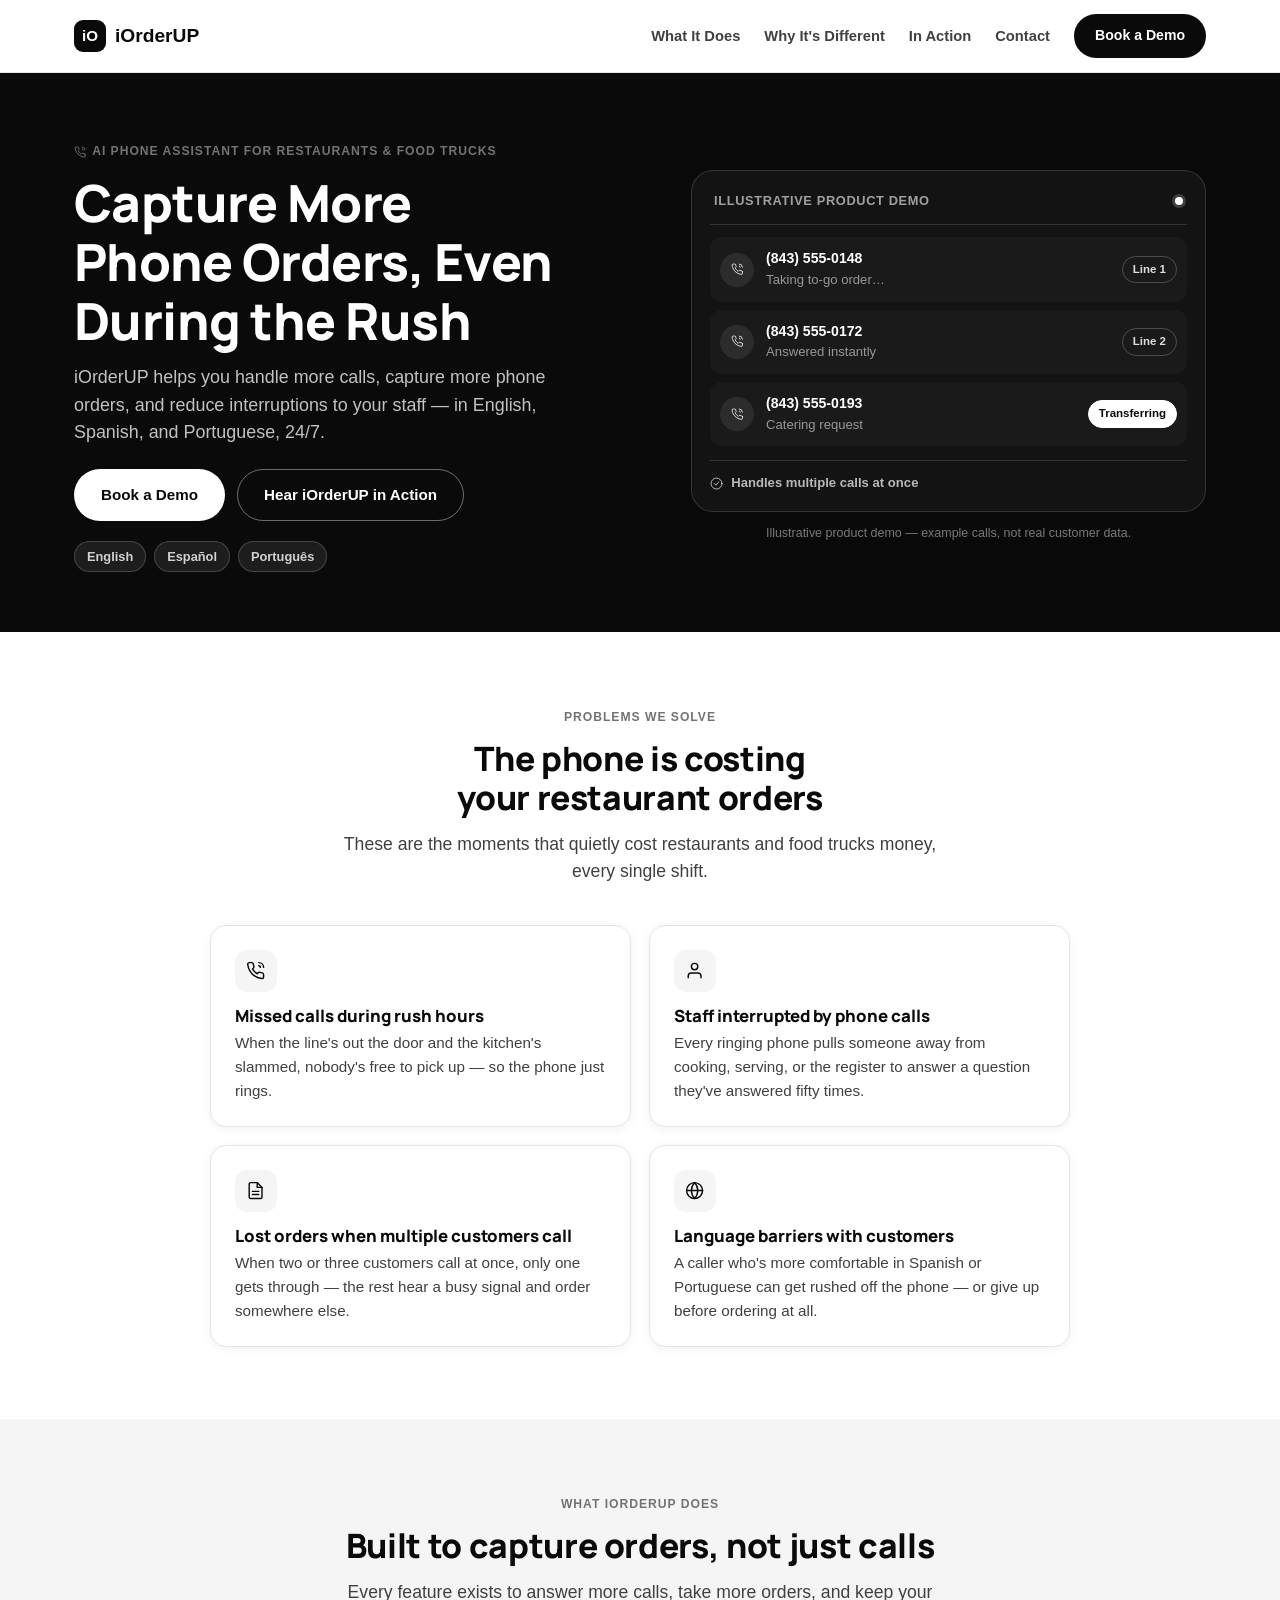
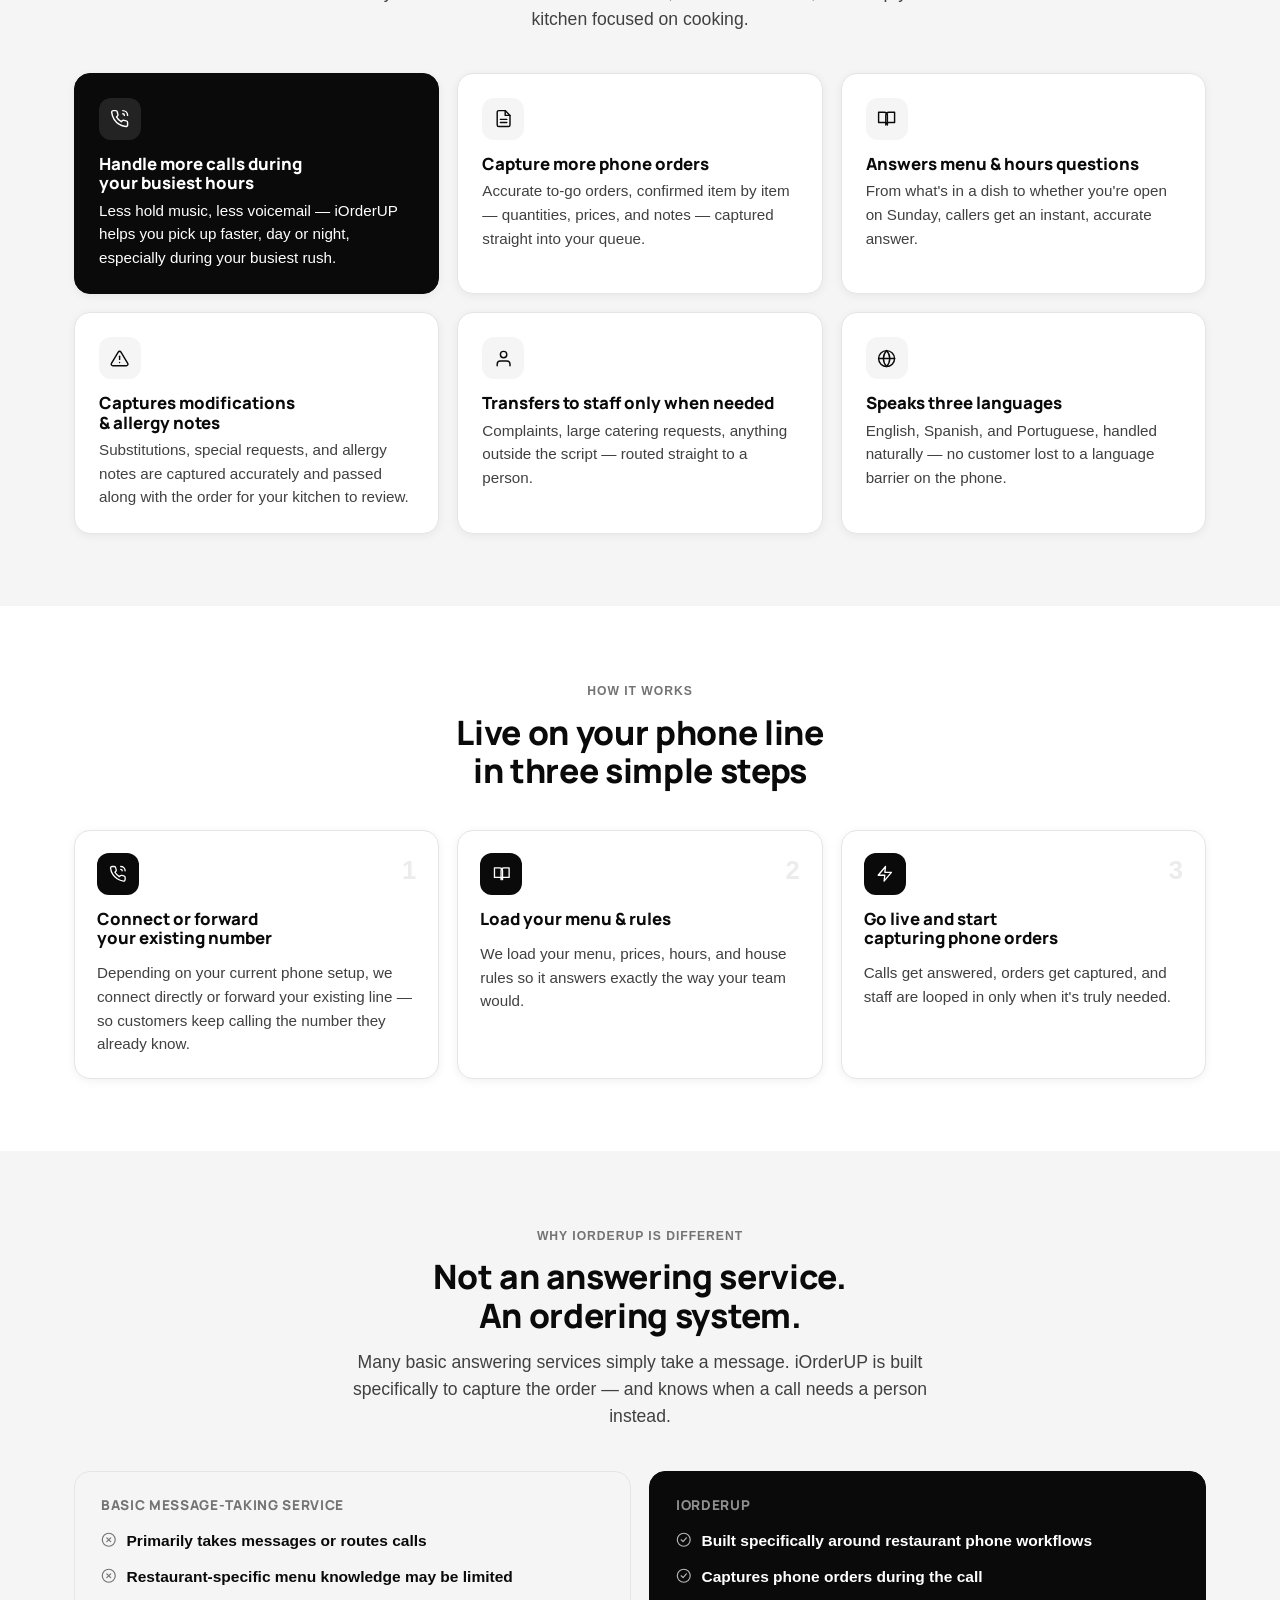
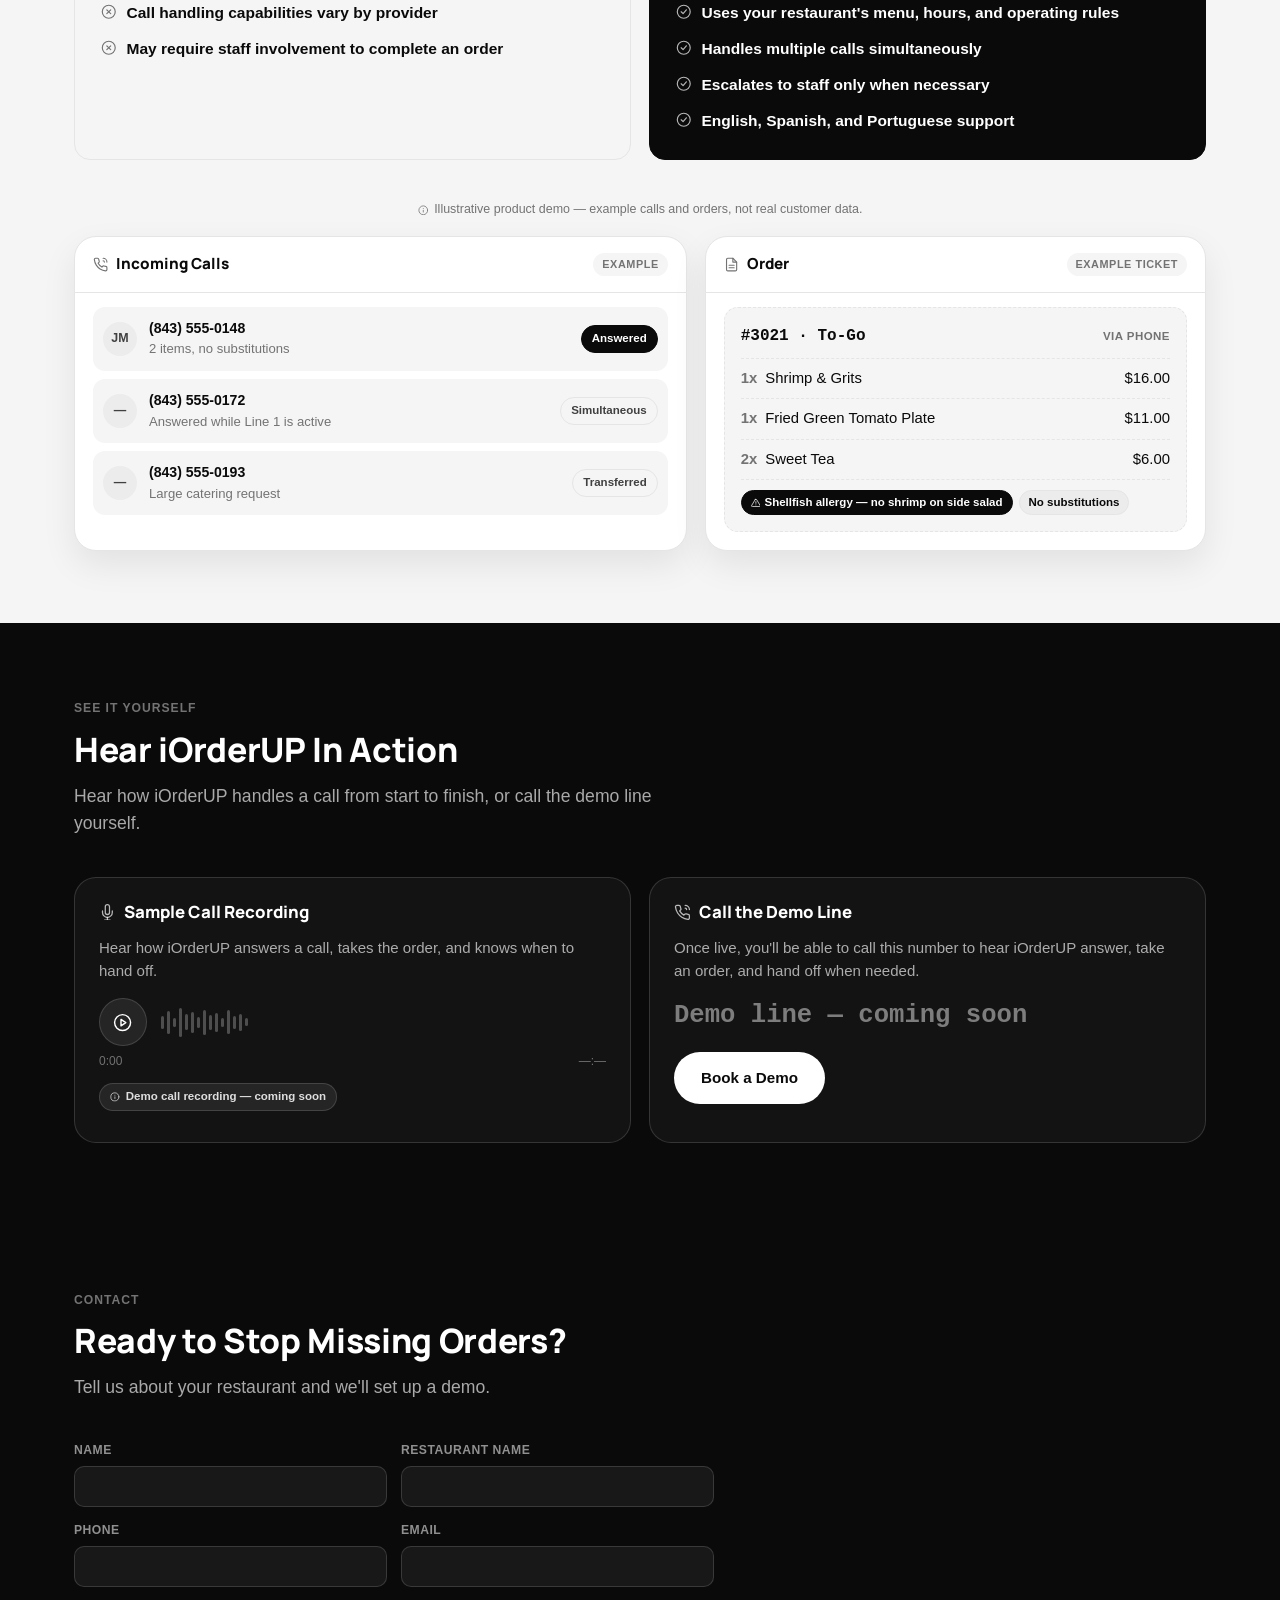
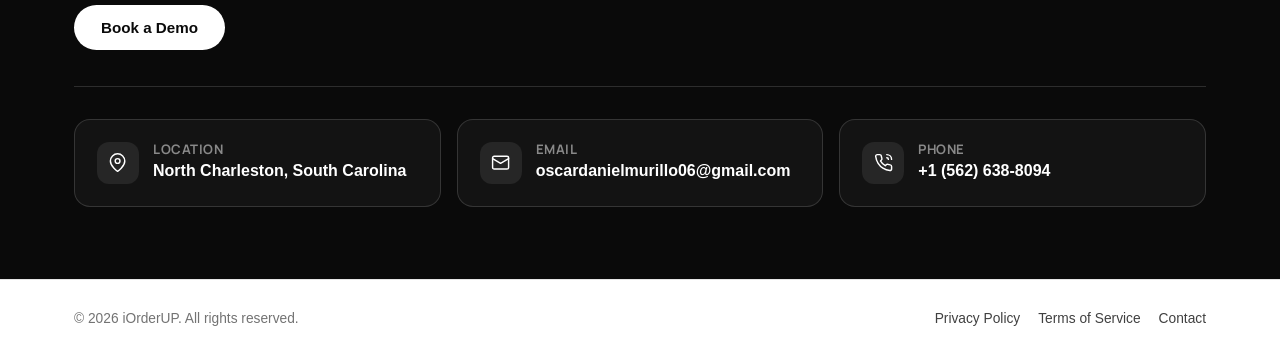
==== index.html @ 021a186b "Initial production deployment: iOrderUP public marketing website" ====
<!DOCTYPE html>
<html lang="en">
<head>
  <meta charset="UTF-8" />
  <meta name="viewport" content="width=device-width, initial-scale=1.0" />
  <title>iOrderUP — Capture More Phone Orders, Even During the Rush</title>
  <meta name="description" content="iOrderUP is an AI phone assistant for restaurants and food trucks. It helps you handle more calls, capture more phone orders, answer menu and hours questions, and speak English, Spanish, and Portuguese — transferring to staff only when needed." />
  <!-- NOTE: og:url and canonical below assume default GitHub Pages hosting for this
       repo (oscardanielmurillo06-oss/iOrderUP). Update both if a custom domain is used. -->
  <link rel="canonical" href="https://oscardanielmurillo06-oss.github.io/iOrderUP/" />
  <meta property="og:type" content="website" />
  <meta property="og:site_name" content="iOrderUP" />
  <meta property="og:title" content="iOrderUP — Capture More Phone Orders, Even During the Rush" />
  <meta property="og:description" content="AI phone assistant for restaurants and food trucks. Handle more calls, capture more phone orders, and reduce staff interruptions — in English, Spanish, and Portuguese." />
  <meta property="og:url" content="https://oscardanielmurillo06-oss.github.io/iOrderUP/" />
  <meta property="og:locale" content="en_US" />
  <meta name="twitter:card" content="summary" />
  <meta name="twitter:title" content="iOrderUP — Capture More Phone Orders, Even During the Rush" />
  <meta name="twitter:description" content="AI phone assistant for restaurants and food trucks. Handle more calls, capture more phone orders, and reduce staff interruptions — in English, Spanish, and Portuguese." />
  <link rel="icon" href="data:image/svg+xml,<svg xmlns=%22http://www.w3.org/2000/svg%22 viewBox=%220 0 100 100%22><rect width=%22100%22 height=%22100%22 rx=%2222%22 fill=%22%230a0a0a%22/><text x=%2250%22 y=%2266%22 font-size=%2258%22 font-family=%22Arial, sans-serif%22 font-weight=%22800%22 fill=%22white%22 text-anchor=%22middle%22>i</text></svg>" />
  <link rel="preconnect" href="https://fonts.googleapis.com" />
  <link rel="preconnect" href="https://fonts.gstatic.com" crossorigin />
  <link rel="stylesheet" href="https://fonts.googleapis.com/css2?family=Manrope:wght@700;800&display=swap" />
  <link rel="stylesheet" href="assets/css/style.css" />
</head>
<body>
  <a class="skip-link" href="#main-content">Skip to content</a>

  <!-- Icon sprite (shared line icons, currentColor only) -->
  <svg style="display:none" aria-hidden="true">
    <symbol id="icon-phone" viewBox="0 0 24 24"><path d="M22 16.92v3a2 2 0 0 1-2.18 2 19.79 19.79 0 0 1-8.63-3.07 19.5 19.5 0 0 1-6-6 19.79 19.79 0 0 1-3.07-8.67A2 2 0 0 1 4.11 2h3a2 2 0 0 1 2 1.72c.13.96.36 1.9.7 2.81a2 2 0 0 1-.45 2.11L8.09 9.91a16 16 0 0 0 6 6l1.27-1.27a2 2 0 0 1 2.11-.45c.91.34 1.85.57 2.81.7A2 2 0 0 1 22 16.92z"/><path d="M16 2a6 6 0 0 1 6 6"/><path d="M16 6a2 2 0 0 1 2 2"/></symbol>
    <symbol id="icon-ticket" viewBox="0 0 24 24"><path d="M14 2H6a2 2 0 0 0-2 2v16a2 2 0 0 0 2 2h12a2 2 0 0 0 2-2V8z"/><polyline points="14 2 14 8 20 8"/><line x1="16" y1="13" x2="8" y2="13"/><line x1="16" y1="17" x2="8" y2="17"/></symbol>
    <symbol id="icon-check" viewBox="0 0 24 24"><circle cx="12" cy="12" r="10"/><polyline points="8 12 11 15 16 9"/></symbol>
    <symbol id="icon-x" viewBox="0 0 24 24"><circle cx="12" cy="12" r="10"/><line x1="9" y1="9" x2="15" y2="15"/><line x1="15" y1="9" x2="9" y2="15"/></symbol>
    <symbol id="icon-user" viewBox="0 0 24 24"><path d="M20 21v-2a4 4 0 0 0-4-4H8a4 4 0 0 0-4 4v2"/><circle cx="12" cy="7" r="4"/></symbol>
    <symbol id="icon-globe" viewBox="0 0 24 24"><circle cx="12" cy="12" r="10"/><line x1="2" y1="12" x2="22" y2="12"/><path d="M12 2a15.3 15.3 0 0 1 4 10 15.3 15.3 0 0 1-4 10 15.3 15.3 0 0 1-4-10 15.3 15.3 0 0 1 4-10z"/></symbol>
    <symbol id="icon-book" viewBox="0 0 24 24"><path d="M2 4h7a4 4 0 0 1 4 4v12a3 3 0 0 0-3-3H2z"/><path d="M22 4h-7a4 4 0 0 0-4 4v12a3 3 0 0 1 3-3h8z"/></symbol>
    <symbol id="icon-bolt" viewBox="0 0 24 24"><polygon points="13 2 3 14 12 14 11 22 21 10 12 10 13 2"/></symbol>
    <symbol id="icon-play" viewBox="0 0 24 24"><circle cx="12" cy="12" r="10"/><polygon points="10 8 16 12 10 16 10 8"/></symbol>
    <symbol id="icon-mic" viewBox="0 0 24 24"><path d="M12 1a3 3 0 0 0-3 3v8a3 3 0 0 0 6 0V4a3 3 0 0 0-3-3z"/><path d="M19 10v2a7 7 0 0 1-14 0v-2"/><line x1="12" y1="19" x2="12" y2="23"/><line x1="8" y1="23" x2="16" y2="23"/></symbol>
    <symbol id="icon-info" viewBox="0 0 24 24"><circle cx="12" cy="12" r="10"/><line x1="12" y1="16" x2="12" y2="12"/><line x1="12" y1="8" x2="12.01" y2="8"/></symbol>
    <symbol id="icon-pin" viewBox="0 0 24 24"><path d="M21 10c0 7-9 13-9 13s-9-6-9-13a9 9 0 0 1 18 0z"/><circle cx="12" cy="10" r="3"/></symbol>
    <symbol id="icon-mail" viewBox="0 0 24 24"><rect x="2" y="4" width="20" height="16" rx="2"/><polyline points="2 7 12 13 22 7"/></symbol>
    <symbol id="icon-clock" viewBox="0 0 24 24"><circle cx="12" cy="12" r="10"/><polyline points="12 6 12 12 16 14"/></symbol>
    <symbol id="icon-alert" viewBox="0 0 24 24"><path d="M10.29 3.86 1.82 18a2 2 0 0 0 1.71 3h16.94a2 2 0 0 0 1.71-3L13.71 3.86a2 2 0 0 0-3.42 0z"/><line x1="12" y1="9" x2="12" y2="13"/><line x1="12" y1="17" x2="12.01" y2="17"/></symbol>
    <symbol id="icon-truck" viewBox="0 0 24 24"><rect x="1" y="6" width="15" height="12" rx="1"/><path d="M16 10h4l3 3v5h-7z"/><circle cx="6" cy="19" r="2"/><circle cx="18" cy="19" r="2"/></symbol>
  </svg>

  <header class="site-header">
    <nav class="nav">
      <a href="index.html" class="brand">
        <span class="brand-mark">iO</span>
        <span data-config="businessName">iOrderUP</span>
      </a>
      <button class="nav-toggle" aria-label="Toggle navigation" aria-expanded="false">
        <span></span><span></span><span></span>
      </button>
      <div class="nav-links">
        <a href="#what-it-does">What It Does</a>
        <a href="#why-different">Why It's Different</a>
        <a href="#demo">In Action</a>
        <a href="#contact">Contact</a>
        <a href="#contact" class="btn btn-primary">Book a Demo</a>
      </div>
    </nav>
  </header>

  <main id="main-content">

    <!-- 1. Hero -->
    <section class="hero">
      <div class="container hero-grid">
        <div>
          <span class="eyebrow"><svg class="icon"><use href="#icon-phone"/></svg> AI Phone Assistant for Restaurants &amp; Food Trucks</span>
          <h1>Capture More Phone Orders, Even During the Rush</h1>
          <p class="lede">iOrderUP helps you handle more calls, capture more phone orders, and reduce interruptions to your staff — in English, Spanish, and Portuguese, 24/7.</p>
          <div class="hero-actions">
            <a href="#contact" class="btn btn-inverse">Book a Demo</a>
            <a href="#demo" class="btn btn-outline-inverse">Hear iOrderUP in Action</a>
          </div>
          <div class="hero-langs">
            <span class="pill">English</span>
            <span class="pill">Español</span>
            <span class="pill">Português</span>
          </div>
        </div>

        <div>
        <div class="call-mock">
          <div class="call-mock-head">
            <span class="call-mock-title">Illustrative Product Demo</span>
            <span class="live-dot" aria-hidden="true"></span>
          </div>
          <div class="call-row">
            <div class="call-avatar"><svg class="icon"><use href="#icon-phone"/></svg></div>
            <div class="call-info">
              <div class="call-number">(843) 555-0148</div>
              <div class="call-note">Taking to-go order…</div>
            </div>
            <span class="status-chip">Line 1</span>
          </div>
          <div class="call-row">
            <div class="call-avatar"><svg class="icon"><use href="#icon-phone"/></svg></div>
            <div class="call-info">
              <div class="call-number">(843) 555-0172</div>
              <div class="call-note">Answered instantly</div>
            </div>
            <span class="status-chip">Line 2</span>
          </div>
          <div class="call-row">
            <div class="call-avatar"><svg class="icon"><use href="#icon-phone"/></svg></div>
            <div class="call-info">
              <div class="call-number">(843) 555-0193</div>
              <div class="call-note">Catering request</div>
            </div>
            <span class="status-chip is-solid">Transferring</span>
          </div>
          <div class="call-mock-foot">
            <svg class="icon"><use href="#icon-check"/></svg>
            Handles multiple calls at once
          </div>
        </div>
        <p class="mock-caption mock-caption-dark">Illustrative product demo — example calls, not real customer data.</p>
        </div>
      </div>
    </section>

    <!-- 2. Problems We Solve -->
    <section id="problems">
      <div class="container">
        <div class="section-head centered">
          <span class="eyebrow">Problems We Solve</span>
          <h2>The phone is costing your restaurant orders</h2>
          <p class="lede">These are the moments that quietly cost restaurants and food trucks money, every single shift.</p>
        </div>
        <div class="grid grid-2x2">
          <div class="card">
            <div class="card-icon"><svg class="icon"><use href="#icon-phone"/></svg></div>
            <h3>Missed calls during rush hours</h3>
            <p>When the line's out the door and the kitchen's slammed, nobody's free to pick up — so the phone just rings.</p>
          </div>
          <div class="card">
            <div class="card-icon"><svg class="icon"><use href="#icon-user"/></svg></div>
            <h3>Staff interrupted by phone calls</h3>
            <p>Every ringing phone pulls someone away from cooking, serving, or the register to answer a question they've answered fifty times.</p>
          </div>
          <div class="card">
            <div class="card-icon"><svg class="icon"><use href="#icon-ticket"/></svg></div>
            <h3>Lost orders when multiple customers call</h3>
            <p>When two or three customers call at once, only one gets through — the rest hear a busy signal and order somewhere else.</p>
          </div>
          <div class="card">
            <div class="card-icon"><svg class="icon"><use href="#icon-globe"/></svg></div>
            <h3>Language barriers with customers</h3>
            <p>A caller who's more comfortable in Spanish or Portuguese can get rushed off the phone — or give up before ordering at all.</p>
          </div>
        </div>
      </div>
    </section>

    <!-- 3. What iOrderUP Does -->
    <section id="what-it-does" class="bg-alt">
      <div class="container">
        <div class="section-head centered">
          <span class="eyebrow">What iOrderUP Does</span>
          <h2>Built to capture orders, not just calls</h2>
          <p class="lede">Every feature exists to answer more calls, take more orders, and keep your kitchen focused on cooking.</p>
        </div>
        <div class="grid">
          <div class="card spotlight">
            <div class="card-icon"><svg class="icon"><use href="#icon-phone"/></svg></div>
            <h3>Handle more calls during your busiest hours</h3>
            <p>Less hold music, less voicemail — iOrderUP helps you pick up faster, day or night, especially during your busiest rush.</p>
          </div>
          <div class="card">
            <div class="card-icon"><svg class="icon"><use href="#icon-ticket"/></svg></div>
            <h3>Capture more phone orders</h3>
            <p>Accurate to-go orders, confirmed item by item — quantities, prices, and notes — captured straight into your queue.</p>
          </div>
          <div class="card">
            <div class="card-icon"><svg class="icon"><use href="#icon-book"/></svg></div>
            <h3>Answers menu &amp; hours questions</h3>
            <p>From what's in a dish to whether you're open on Sunday, callers get an instant, accurate answer.</p>
          </div>
          <div class="card">
            <div class="card-icon"><svg class="icon"><use href="#icon-alert"/></svg></div>
            <h3>Captures modifications &amp; allergy notes</h3>
            <p>Substitutions, special requests, and allergy notes are captured accurately and passed along with the order for your kitchen to review.</p>
          </div>
          <div class="card">
            <div class="card-icon"><svg class="icon"><use href="#icon-user"/></svg></div>
            <h3>Transfers to staff only when needed</h3>
            <p>Complaints, large catering requests, anything outside the script — routed straight to a person.</p>
          </div>
          <div class="card">
            <div class="card-icon"><svg class="icon"><use href="#icon-globe"/></svg></div>
            <h3>Speaks three languages</h3>
            <p>English, Spanish, and Portuguese, handled naturally — no customer lost to a language barrier on the phone.</p>
          </div>
        </div>
      </div>
    </section>

    <!-- 4. How It Works -->
    <section id="how-it-works">
      <div class="container">
        <div class="section-head centered">
          <span class="eyebrow">How It Works</span>
          <h2>Live on your phone line in three simple steps</h2>
        </div>
        <div class="steps">
          <div class="step">
            <span class="step-index">1</span>
            <div class="step-icon"><svg class="icon"><use href="#icon-phone"/></svg></div>
            <h3>Connect or forward your existing number</h3>
            <p>Depending on your current phone setup, we connect directly or forward your existing line — so customers keep calling the number they already know.</p>
          </div>
          <div class="step">
            <span class="step-index">2</span>
            <div class="step-icon"><svg class="icon"><use href="#icon-book"/></svg></div>
            <h3>Load your menu &amp; rules</h3>
            <p>We load your menu, prices, hours, and house rules so it answers exactly the way your team would.</p>
          </div>
          <div class="step">
            <span class="step-index">3</span>
            <div class="step-icon"><svg class="icon"><use href="#icon-bolt"/></svg></div>
            <h3>Go live and start capturing phone orders</h3>
            <p>Calls get answered, orders get captured, and staff are looped in only when it's truly needed.</p>
          </div>
        </div>
      </div>
    </section>

    <!-- 5. Why iOrderUP Is Different -->
    <section id="why-different" class="bg-alt">
      <div class="container">
        <div class="section-head centered">
          <span class="eyebrow">Why iOrderUP Is Different</span>
          <h2>Not an answering service. An ordering system.</h2>
          <p class="lede">Many basic answering services simply take a message. iOrderUP is built specifically to capture the order — and knows when a call needs a person instead.</p>
        </div>

        <div class="diff-grid">
          <div class="compare-card is-them">
            <h3>Basic Message-Taking Service</h3>
            <ul class="compare-list">
              <li><svg class="icon"><use href="#icon-x"/></svg> Primarily takes messages or routes calls</li>
              <li><svg class="icon"><use href="#icon-x"/></svg> Restaurant-specific menu knowledge may be limited</li>
              <li><svg class="icon"><use href="#icon-x"/></svg> Call handling capabilities vary by provider</li>
              <li><svg class="icon"><use href="#icon-x"/></svg> May require staff involvement to complete an order</li>
            </ul>
          </div>
          <div class="compare-card is-us">
            <h3>iOrderUP</h3>
            <ul class="compare-list">
              <li><svg class="icon"><use href="#icon-check"/></svg> Built specifically around restaurant phone workflows</li>
              <li><svg class="icon"><use href="#icon-check"/></svg> Captures phone orders during the call</li>
              <li><svg class="icon"><use href="#icon-check"/></svg> Uses your restaurant's menu, hours, and operating rules</li>
              <li><svg class="icon"><use href="#icon-check"/></svg> Handles multiple calls simultaneously</li>
              <li><svg class="icon"><use href="#icon-check"/></svg> Escalates to staff only when necessary</li>
              <li><svg class="icon"><use href="#icon-check"/></svg> English, Spanish, and Portuguese support</li>
            </ul>
          </div>
        </div>

        <p class="mock-caption"><svg class="icon" style="width:0.85em;height:0.85em;"><use href="#icon-info"/></svg> Illustrative product demo — example calls and orders, not real customer data.</p>
        <div class="product-panels">
          <div class="panel">
            <div class="panel-head">
              <h3><svg class="icon"><use href="#icon-phone"/></svg> Incoming Calls</h3>
              <span class="panel-tag">Example</span>
            </div>
            <div class="panel-body calls-list">
              <div class="call-row">
                <div class="call-avatar">JM</div>
                <div class="call-info">
                  <div class="call-number">(843) 555-0148</div>
                  <div class="call-note">2 items, no substitutions</div>
                </div>
                <span class="status-chip is-solid">Answered</span>
              </div>
              <div class="call-row">
                <div class="call-avatar">—</div>
                <div class="call-info">
                  <div class="call-number">(843) 555-0172</div>
                  <div class="call-note">Answered while Line 1 is active</div>
                </div>
                <span class="status-chip">Simultaneous</span>
              </div>
              <div class="call-row">
                <div class="call-avatar">—</div>
                <div class="call-info">
                  <div class="call-number">(843) 555-0193</div>
                  <div class="call-note">Large catering request</div>
                </div>
                <span class="status-chip">Transferred</span>
              </div>
            </div>
          </div>

          <div class="panel">
            <div class="panel-head">
              <h3><svg class="icon"><use href="#icon-ticket"/></svg> Order</h3>
              <span class="panel-tag">Example ticket</span>
            </div>
            <div class="panel-body">
              <div class="ticket">
                <div class="ticket-head">
                  <span class="num">#3021 · To-Go</span>
                  <span class="via">Via Phone</span>
                </div>
                <ul class="ticket-items">
                  <li><span><span class="qty">1x</span>Shrimp &amp; Grits</span><span>$16.00</span></li>
                  <li><span><span class="qty">1x</span>Fried Green Tomato Plate</span><span>$11.00</span></li>
                  <li><span><span class="qty">2x</span>Sweet Tea</span><span>$6.00</span></li>
                </ul>
                <div class="ticket-tags">
                  <span class="tag-allergy"><svg class="icon" style="width:0.85em;height:0.85em;"><use href="#icon-alert"/></svg> Shellfish allergy — no shrimp on side salad</span>
                  <span class="tag-note">No substitutions</span>
                </div>
              </div>
            </div>
          </div>
        </div>
      </div>
    </section>

    <!-- 6. Demo / Hear It In Action -->
    <section id="demo" class="demo-section">
      <div class="container">
        <div class="section-head">
          <span class="eyebrow">See It Yourself</span>
          <h2 style="text-align:left;">Hear iOrderUP In Action</h2>
          <p class="lede">Hear how iOrderUP handles a call from start to finish, or call the demo line yourself.</p>
        </div>
        <div class="demo-grid">
          <div class="demo-card">
            <h3><svg class="icon"><use href="#icon-mic"/></svg> Sample Call Recording</h3>
            <p>Hear how iOrderUP answers a call, takes the order, and knows when to hand off.</p>
            <div class="player">
              <div class="play-btn" aria-disabled="true"><svg class="icon" style="width:1.2em;height:1.2em;"><use href="#icon-play"/></svg></div>
              <div class="waveform" aria-hidden="true">
                <span style="height:40%"></span><span style="height:70%"></span><span style="height:30%"></span>
                <span style="height:90%"></span><span style="height:50%"></span><span style="height:65%"></span>
                <span style="height:35%"></span><span style="height:80%"></span><span style="height:45%"></span>
                <span style="height:60%"></span><span style="height:30%"></span><span style="height:75%"></span>
                <span style="height:40%"></span><span style="height:55%"></span><span style="height:25%"></span>
              </div>
            </div>
            <div class="player-meta"><span>0:00</span><span>—:—</span></div>
            <span class="badge-soon"><svg class="icon" style="width:0.85em;height:0.85em;"><use href="#icon-info"/></svg> Demo call recording — coming soon</span>
          </div>

          <div class="demo-card">
            <h3><svg class="icon"><use href="#icon-phone"/></svg> Call the Demo Line</h3>
            <p>Once live, you'll be able to call this number to hear iOrderUP answer, take an order, and hand off when needed.</p>
            <a class="demo-number is-disabled" data-demo-phone href="#">Demo line — coming soon</a>
            <p style="margin-top:16px;">
              <a href="#contact" class="btn btn-inverse">Book a Demo</a>
            </p>
          </div>
        </div>
      </div>
    </section>

    <!-- 7. Contact -->
    <section id="contact" class="contact-section">
      <div class="container">
        <div class="section-head">
          <span class="eyebrow">Contact</span>
          <h2>Ready to Stop Missing Orders?</h2>
          <p class="lede">Tell us about your restaurant and we'll set up a demo.</p>
        </div>

        <form id="demo-form" class="demo-request-form">
          <div class="form-grid">
            <div class="form-row">
              <label for="f-name">Name</label>
              <input id="f-name" name="name" type="text" autocomplete="name" required />
            </div>
            <div class="form-row">
              <label for="f-restaurant">Restaurant Name</label>
              <input id="f-restaurant" name="restaurant" type="text" autocomplete="organization" required />
            </div>
            <div class="form-row">
              <label for="f-phone">Phone</label>
              <input id="f-phone" name="phone" type="tel" autocomplete="tel" required />
            </div>
            <div class="form-row">
              <label for="f-email">Email</label>
              <input id="f-email" name="email" type="email" autocomplete="email" required />
            </div>
          </div>
          <button type="submit" class="btn btn-inverse">Book a Demo</button>
          <p id="demo-form-note" class="form-note" role="status"></p>
        </form>

        <div class="contact-divider"></div>

        <div class="contact-grid">
          <div class="contact-card">
            <div class="card-icon"><svg class="icon"><use href="#icon-pin"/></svg></div>
            <div>
              <h3>Location</h3>
              <p data-config="location">North Charleston, South Carolina</p>
            </div>
          </div>
          <div class="contact-card">
            <div class="card-icon"><svg class="icon"><use href="#icon-mail"/></svg></div>
            <div>
              <h3>Email</h3>
              <p><a data-config="contactEmail" data-config-href="mailto:contactEmail" href="#">oscardanielmurillo06@gmail.com</a></p>
            </div>
          </div>
          <div class="contact-card">
            <div class="card-icon"><svg class="icon"><use href="#icon-phone"/></svg></div>
            <div>
              <h3>Phone</h3>
              <p><a data-config="contactPhoneDisplay" data-config-href="tel:contactPhoneRaw" href="#">+1 (562) 638-8094</a></p>
            </div>
          </div>
        </div>
      </div>
    </section>

  </main>

  <!-- 8/9. Footer — links to Privacy Policy and Terms of Service -->
  <footer class="site-footer">
    <div class="container footer-inner">
      <div>© <span data-config="currentYear">2026</span> <span data-config="legalBusinessName">iOrderUP</span>. All rights reserved.</div>
      <div class="footer-links">
        <a href="privacy.html">Privacy Policy</a>
        <a href="terms.html">Terms of Service</a>
        <a href="mailto:oscardanielmurillo06@gmail.com" data-config-href="mailto:contactEmail">Contact</a>
      </div>
    </div>
  </footer>

  <script src="assets/js/config.js"></script>
  <script src="assets/js/main.js"></script>
</body>
</html>
---- assets/css/style.css ----
/* iOrderUP — monochrome design system */

:root {
  --ink: #0a0a0a;
  --ink-soft: #404040;
  --muted: #737373;
  --surface: #ffffff;
  --surface-alt: #f5f5f5;
  --surface-dim: #ececec;
  --border: #e5e5e5;
  --border-dark: rgba(255, 255, 255, 0.14);
  --radius-sm: 10px;
  --radius: 16px;
  --radius-lg: 22px;
  --shadow-sm: 0 2px 10px rgba(10, 10, 10, 0.06);
  --shadow: 0 14px 34px rgba(10, 10, 10, 0.08);
  --shadow-lg: 0 24px 60px rgba(10, 10, 10, 0.18);
  --max-width: 1180px;
  font-size: 16px;
}

* { box-sizing: border-box; }
html { scroll-behavior: smooth; }

.skip-link {
  position: absolute; left: -9999px; top: 0; z-index: 100;
  background: var(--ink); color: #fff; padding: 12px 20px; border-radius: 0 0 10px 0;
  font-weight: 700; font-size: 0.9rem;
}
.skip-link:focus { left: 0; }

body {
  margin: 0;
  font-family: "Segoe UI", -apple-system, BlinkMacSystemFont, "Inter", Roboto, Helvetica, Arial, sans-serif;
  color: var(--ink);
  background: var(--surface);
  line-height: 1.55;
  -webkit-font-smoothing: antialiased;
}

h1, h2, h3, h4, .display {
  font-family: "Manrope", "Segoe UI", -apple-system, BlinkMacSystemFont, Roboto, Helvetica, Arial, sans-serif;
}

img, svg { max-width: 100%; display: block; }
a { color: var(--ink); text-decoration: none; }
a:hover { text-decoration: underline; }
ul { margin: 0; padding: 0; }
button { font-family: inherit; }

.icon {
  width: 1em; height: 1em;
  fill: none; stroke: currentColor;
  stroke-width: 1.8; stroke-linecap: round; stroke-linejoin: round;
  flex-shrink: 0;
}

.container { max-width: var(--max-width); margin: 0 auto; padding: 0 24px; }
section { padding: 72px 0; }

.section-head { max-width: 620px; margin: 0 0 40px; }
.section-head.centered { margin-left: auto; margin-right: auto; text-align: center; }

.eyebrow {
  display: inline-flex; align-items: center; gap: 6px;
  font-size: 0.76rem; font-weight: 800; letter-spacing: 0.08em; text-transform: uppercase;
  color: var(--muted); margin-bottom: 12px;
}

h1, h2, h3 { line-height: 1.15; font-weight: 800; color: var(--ink); margin: 0 0 14px; text-wrap: balance; }
h1 { font-size: clamp(2.2rem, 4.4vw, 3.2rem); letter-spacing: -0.01em; }
h2 { font-size: clamp(1.6rem, 2.8vw, 2.1rem); letter-spacing: -0.01em; }
h3 { font-size: 1.05rem; }

p { color: var(--ink-soft); margin: 0 0 14px; }
.lede { font-size: 1.1rem; color: var(--ink-soft); }

/* Buttons — monochrome only */

.btn {
  display: inline-flex; align-items: center; gap: 8px;
  padding: 13px 26px; border-radius: 999px;
  font-weight: 700; font-size: 0.95rem;
  border: 1.5px solid transparent;
  cursor: pointer; white-space: nowrap;
  transition: transform 0.15s ease, background 0.15s ease, color 0.15s ease, border-color 0.15s ease;
}
.btn:hover { text-decoration: none; transform: translateY(-1px); }
.btn .icon { width: 1.05em; height: 1.05em; }

.btn-primary { background: var(--ink); color: #ffffff; }
.btn-primary:hover { background: #222222; }

.btn-inverse { background: #ffffff; color: var(--ink); }
.btn-inverse:hover { background: var(--surface-alt); }

.btn-outline { background: transparent; color: var(--ink); border-color: var(--ink); }
.btn-outline:hover { background: var(--ink); color: #ffffff; }

.btn-outline-inverse { background: transparent; color: #ffffff; border-color: rgba(255, 255, 255, 0.4); }
.btn-outline-inverse:hover { background: rgba(255, 255, 255, 0.12); }

/* Header / Nav */

.site-header {
  position: sticky; top: 0; z-index: 50;
  background: rgba(255, 255, 255, 0.9);
  backdrop-filter: saturate(180%) blur(12px);
  border-bottom: 1px solid var(--border);
}
.nav { display: flex; align-items: center; justify-content: space-between; padding: 14px 24px; max-width: var(--max-width); margin: 0 auto; gap: 16px; }
.brand { display: flex; align-items: center; gap: 9px; font-weight: 800; font-size: 1.2rem; color: var(--ink); }
.brand:hover { text-decoration: none; }
.brand-mark {
  width: 32px; height: 32px; border-radius: 9px;
  background: var(--ink);
  display: flex; align-items: center; justify-content: center;
  color: #fff; font-weight: 800; font-size: 0.95rem; flex-shrink: 0;
}
.nav-links { display: flex; align-items: center; gap: 24px; }
.nav-links a:not(.btn) { color: var(--ink-soft); font-weight: 600; font-size: 0.92rem; }
.nav-links a:not(.btn):hover { color: var(--ink); text-decoration: none; }
.nav-links .btn { padding: 10px 20px; font-size: 0.88rem; }
.nav-toggle { display: none; background: none; border: none; cursor: pointer; padding: 8px; }
.nav-toggle span { display: block; width: 22px; height: 2px; background: var(--ink); margin: 5px 0; border-radius: 2px; }

/* Hero */

.hero { background: var(--ink); color: #fff; padding: 68px 0 60px; }
.hero-grid { display: grid; grid-template-columns: 1.05fr 0.95fr; gap: 48px; align-items: center; }
.hero h1 { color: #fff; }
.hero .lede { color: rgba(255, 255, 255, 0.75); font-size: 1.12rem; max-width: 500px; }
.hero-actions { display: flex; gap: 12px; flex-wrap: wrap; margin: 22px 0 20px; }
.hero-langs { display: inline-flex; gap: 8px; flex-wrap: wrap; }
.pill {
  display: inline-flex; align-items: center; gap: 6px;
  padding: 5px 12px; border-radius: 999px;
  background: rgba(255, 255, 255, 0.08); border: 1px solid rgba(255, 255, 255, 0.18);
  font-size: 0.8rem; color: rgba(255, 255, 255, 0.8); font-weight: 600;
}

/* Hero call-queue mockup */

.call-mock {
  background: rgba(255, 255, 255, 0.04);
  border: 1px solid var(--border-dark);
  border-radius: var(--radius-lg);
  padding: 18px;
  box-shadow: var(--shadow-lg);
}
.call-mock-head {
  display: flex; align-items: center; justify-content: space-between;
  padding: 2px 4px 14px; border-bottom: 1px solid var(--border-dark); margin-bottom: 12px;
}
.call-mock-title { font-size: 0.8rem; font-weight: 700; color: rgba(255,255,255,0.6); text-transform: uppercase; letter-spacing: 0.05em; }
.live-dot { width: 8px; height: 8px; border-radius: 50%; background: #fff; display: inline-block; box-shadow: 0 0 0 3px rgba(255,255,255,0.18); }
.call-row {
  display: flex; align-items: center; gap: 12px;
  padding: 11px 10px; border-radius: 12px; background: rgba(255,255,255,0.03);
  margin-bottom: 8px;
}
.call-row:last-child { margin-bottom: 0; }
.call-avatar {
  width: 34px; height: 34px; border-radius: 50%; background: rgba(255,255,255,0.08);
  display: flex; align-items: center; justify-content: center; color: rgba(255,255,255,0.85); flex-shrink: 0;
  font-size: 0.78rem; font-weight: 700;
}
.call-info { flex: 1; min-width: 0; }
.call-number { font-weight: 700; font-size: 0.88rem; color: #fff; font-variant-numeric: tabular-nums; }
.call-note { font-size: 0.82rem; color: rgba(255,255,255,0.55); }
.status-chip {
  display: inline-flex; align-items: center; gap: 5px;
  padding: 4px 10px; border-radius: 999px; font-size: 0.72rem; font-weight: 700;
  white-space: nowrap; border: 1px solid rgba(255,255,255,0.22); color: rgba(255,255,255,0.85);
}
.status-chip.is-solid { background: #fff; color: var(--ink); border-color: #fff; }
.call-mock-foot {
  margin-top: 14px; padding-top: 12px; border-top: 1px solid var(--border-dark);
  font-size: 0.82rem; color: rgba(255,255,255,0.7); display: flex; align-items: center; gap: 8px; font-weight: 600;
}

/* Problems We Solve */

.grid { display: grid; gap: 18px; grid-template-columns: repeat(3, 1fr); }
.card {
  background: var(--surface); border: 1px solid var(--border); border-radius: var(--radius);
  padding: 24px; box-shadow: var(--shadow-sm);
}
.card-icon {
  width: 42px; height: 42px; border-radius: 12px; background: var(--surface-alt); color: var(--ink);
  display: flex; align-items: center; justify-content: center; margin-bottom: 14px; font-size: 1.2rem;
}
.card h3 { margin-bottom: 6px; }
.card p { font-size: 0.95rem; margin-bottom: 0; }
.card.spotlight { background: var(--ink); border-color: var(--ink); color: #fff; }
.card.spotlight h3, .card.spotlight p { color: #fff; }
.card.spotlight .card-icon { background: rgba(255,255,255,0.1); color: #fff; }

.grid-2x2 { grid-template-columns: repeat(2, 1fr); max-width: 860px; margin: 0 auto; }

.bg-alt { background: var(--surface-alt); }

/* Illustrative-mockup disclosure captions */
.mock-caption {
  display: flex; align-items: center; justify-content: center; gap: 6px;
  font-size: 0.78rem; color: var(--muted); text-align: center; margin: 0 0 16px;
}
.mock-caption-dark { color: rgba(255,255,255,0.45); margin: 12px 0 0; }

/* Why different — comparison list + mockups */

.diff-grid { display: grid; grid-template-columns: 1fr 1fr; gap: 18px; margin-bottom: 40px; }
.compare-card { border: 1px solid var(--border); border-radius: var(--radius); padding: 26px; background: var(--surface); }
.compare-card.is-them { background: var(--surface-alt); }
.compare-card.is-us { background: var(--ink); color: #fff; border-color: var(--ink); }
.compare-card h3 { font-size: 0.85rem; text-transform: uppercase; letter-spacing: 0.05em; color: var(--muted); margin-bottom: 16px; }
.compare-card.is-us h3 { color: rgba(255,255,255,0.55); }
.compare-list { list-style: none; margin: 0; padding: 0; display: grid; gap: 12px; }
.compare-list li { display: flex; gap: 10px; align-items: flex-start; font-size: 0.97rem; font-weight: 600; color: var(--ink); }
.compare-card.is-us .compare-list li { color: #fff; }
.compare-list .icon { flex-shrink: 0; margin-top: 3px; color: var(--muted); }
.compare-card.is-us .compare-list .icon { color: rgba(255,255,255,0.7); }

.product-panels { display: grid; grid-template-columns: 1.1fr 0.9fr; gap: 18px; }
.panel {
  background: var(--surface); border: 1px solid var(--border); border-radius: var(--radius-lg);
  box-shadow: var(--shadow); overflow: hidden; display: flex; flex-direction: column;
}
.panel-head {
  display: flex; align-items: center; justify-content: space-between;
  padding: 16px 18px; border-bottom: 1px solid var(--border);
}
.panel-head h3 { margin: 0; font-size: 0.95rem; display: flex; align-items: center; gap: 8px; }
.panel-head h3 .icon { color: var(--muted); }
.panel-tag {
  font-size: 0.68rem; font-weight: 700; text-transform: uppercase; letter-spacing: 0.05em;
  color: var(--muted); background: var(--surface-alt); padding: 3px 9px; border-radius: 999px;
}
.panel-body { padding: 14px 18px 18px; flex: 1; }

.calls-list .call-row { background: var(--surface-alt); }
.calls-list .call-avatar { background: var(--surface-dim); color: var(--ink-soft); }
.calls-list .call-number { color: var(--ink); }
.calls-list .call-note { color: var(--muted); }
.calls-list .status-chip { border-color: var(--border); color: var(--ink-soft); }
.calls-list .status-chip.is-solid { background: var(--ink); color: #fff; border-color: var(--ink); }

.ticket {
  border: 1px dashed var(--border); border-radius: 14px; padding: 16px; background: var(--surface-alt);
}
.ticket-head { display: flex; justify-content: space-between; align-items: baseline; margin-bottom: 10px; }
.ticket-head .num { font-weight: 800; font-family: ui-monospace, "SFMono-Regular", Menlo, monospace; }
.ticket-head .via { font-size: 0.72rem; color: var(--muted); font-weight: 700; text-transform: uppercase; letter-spacing: 0.04em; }
.ticket-items { list-style: none; margin: 0 0 10px; padding: 0; border-top: 1px dashed var(--border); border-bottom: 1px dashed var(--border); }
.ticket-items li { display: flex; justify-content: space-between; gap: 10px; padding: 8px 0; font-size: 0.93rem; color: var(--ink); }
.ticket-items li:not(:last-child) { border-bottom: 1px dashed var(--border); }
.ticket-items .qty { color: var(--muted); font-weight: 700; margin-right: 8px; }
.ticket-tags { display: flex; gap: 6px; flex-wrap: wrap; }
.tag-allergy, .tag-note {
  display: inline-flex; align-items: center; gap: 4px; font-size: 0.72rem; font-weight: 700;
  color: var(--ink); background: var(--surface-dim); padding: 3px 9px; border-radius: 999px;
  border: 1px solid var(--border);
}
.tag-allergy { background: var(--ink); color: #fff; border-color: var(--ink); }

/* Demo section */

.demo-section { background: var(--ink); color: #fff; }
.demo-section .section-head h2 { color: #fff; }
.demo-section .section-head .lede { color: rgba(255,255,255,0.65); }
.demo-grid { display: grid; grid-template-columns: 1fr 1fr; gap: 18px; }
.demo-card {
  background: rgba(255,255,255,0.04); border: 1px solid var(--border-dark); border-radius: var(--radius-lg);
  padding: 24px;
}
.demo-card h3 { color: #fff; display: flex; align-items: center; gap: 8px; }
.demo-card h3 .icon { color: rgba(255,255,255,0.7); }
.demo-card p { color: rgba(255,255,255,0.65); font-size: 0.94rem; }

.player { display: flex; align-items: center; gap: 14px; margin: 16px 0 6px; }
.play-btn {
  width: 48px; height: 48px; border-radius: 50%; background: rgba(255,255,255,0.08);
  border: 1px solid var(--border-dark); color: #fff; display: flex; align-items: center; justify-content: center;
  flex-shrink: 0; cursor: not-allowed;
}
.waveform { display: flex; align-items: center; gap: 3px; flex: 1; height: 32px; }
.waveform span { width: 3px; border-radius: 2px; background: rgba(255,255,255,0.25); }
.player-meta { display: flex; justify-content: space-between; font-size: 0.75rem; color: rgba(255,255,255,0.4); font-variant-numeric: tabular-nums; }
.badge-soon {
  display: inline-flex; align-items: center; gap: 6px; font-size: 0.72rem; font-weight: 700;
  color: rgba(255,255,255,0.85); background: rgba(255,255,255,0.08); padding: 4px 10px; border-radius: 999px; margin-top: 12px;
  border: 1px solid var(--border-dark);
}

.demo-number { font-family: ui-monospace, "SFMono-Regular", Menlo, monospace; font-size: 1.6rem; font-weight: 800; color: #fff; margin: 14px 0 4px; display: block; }
.demo-number.is-disabled { color: rgba(255,255,255,0.45); cursor: default; }
.demo-number.is-disabled:hover { text-decoration: none; }

/* How it works */

.steps { display: grid; grid-template-columns: repeat(3, 1fr); gap: 18px; }
.step {
  background: var(--surface); border: 1px solid var(--border); border-radius: var(--radius);
  padding: 22px; box-shadow: var(--shadow-sm); position: relative;
}
.step-icon {
  width: 42px; height: 42px; border-radius: 12px; background: var(--ink); color: #fff;
  display: flex; align-items: center; justify-content: center; margin-bottom: 14px; font-size: 1.1rem;
}
.step-index { position: absolute; top: 20px; right: 22px; font-size: 1.6rem; font-weight: 800; color: var(--surface-dim); }
.step p { font-size: 0.95rem; margin-bottom: 0; }

/* Contact */

.contact-section { background: var(--ink); color: #fff; }
.contact-section h2 { color: #fff; text-align: left; }
.contact-section .lede { color: rgba(255,255,255,0.65); }

.demo-request-form { max-width: 640px; margin: 0 0 36px; }
.form-grid { display: grid; grid-template-columns: 1fr 1fr; gap: 14px; margin-bottom: 18px; }
.form-row { display: flex; flex-direction: column; gap: 6px; }
.form-row label {
  font-size: 0.76rem; font-weight: 700; text-transform: uppercase; letter-spacing: 0.04em;
  color: rgba(255,255,255,0.55);
}
.form-row input {
  background: rgba(255,255,255,0.06); border: 1px solid var(--border-dark); border-radius: 10px;
  padding: 11px 14px; color: #fff; font-size: 0.95rem; font-family: inherit;
}
.form-row input::placeholder { color: rgba(255,255,255,0.3); }
.form-row input:focus {
  outline: none; border-color: rgba(255,255,255,0.65); background: rgba(255,255,255,0.09);
  box-shadow: 0 0 0 3px rgba(255,255,255,0.15);
}
.form-note { font-size: 0.85rem; color: rgba(255,255,255,0.75); margin: 16px 0 0; max-width: 520px; }
.form-note.is-visible { padding: 12px 14px; background: rgba(255,255,255,0.06); border: 1px solid var(--border-dark); border-radius: 10px; }

.contact-divider { height: 1px; background: var(--border-dark); margin: 8px 0 32px; }

.contact-grid { display: grid; grid-template-columns: repeat(3, 1fr); gap: 16px; }
.contact-card {
  background: rgba(255,255,255,0.04); border: 1px solid var(--border-dark); border-radius: var(--radius);
  padding: 22px; display: flex; align-items: center; gap: 14px;
}
.contact-card .card-icon { margin: 0; background: rgba(255,255,255,0.08); color: #fff; flex-shrink: 0; }
.contact-card h3 { margin-bottom: 2px; font-size: 0.82rem; text-transform: uppercase; letter-spacing: 0.04em; color: rgba(255,255,255,0.5); font-weight: 700; }
.contact-card p, .contact-card a { color: #fff; margin: 0; font-weight: 700; font-size: 1rem; }
.contact-card a:hover { color: rgba(255,255,255,0.75); }

/* Footer */

.site-footer { background: #ffffff; color: var(--muted); padding: 28px 0; font-size: 0.86rem; border-top: 1px solid var(--border); }
.footer-inner { display: flex; flex-wrap: wrap; gap: 14px; align-items: center; justify-content: space-between; }
.footer-links { display: flex; gap: 18px; flex-wrap: wrap; }
.footer-links a { color: var(--ink-soft); }
.footer-links a:hover { color: var(--ink); }

/* Legal pages */

.legal-hero { background: var(--ink); color: #fff; padding: 56px 0 40px; }
.legal-hero h1 { color: #fff; margin-bottom: 6px; }
.legal-hero p { color: rgba(255,255,255,0.65); margin: 0; }
.legal-content { max-width: 760px; margin: 0 auto; padding: 48px 24px; }
.legal-content h2 { text-align: left; font-size: 1.3rem; margin-top: 34px; }
.legal-content h2:first-child { margin-top: 0; }
.legal-content ul { color: var(--ink-soft); padding-left: 22px; }
.legal-content li { margin-bottom: 7px; }
.legal-content .updated { color: var(--muted); font-size: 0.88rem; }

/* Responsive */

@media (max-width: 980px) {
  .hero-grid { grid-template-columns: 1fr; }
  .hero .lede { max-width: 100%; }
  .grid { grid-template-columns: repeat(2, 1fr); }
  .diff-grid { grid-template-columns: 1fr; }
  .product-panels { grid-template-columns: 1fr; }
  .demo-grid { grid-template-columns: 1fr; }
  .steps { grid-template-columns: 1fr; }
  .contact-grid { grid-template-columns: 1fr; }
}

@media (max-width: 640px) {
  section { padding: 36px 0; }
  .section-head { margin-bottom: 26px; }
  .section-head.centered { margin-bottom: 26px; }
  .grid { grid-template-columns: 1fr; gap: 12px; }
  .grid-2x2 { grid-template-columns: 1fr; }
  .diff-grid, .product-panels, .demo-grid, .steps { gap: 12px; }
  .card, .step, .compare-card, .demo-card { padding: 18px; }
  .panel-body { padding: 12px 16px 16px; }
  .contact-card { padding: 16px; }
  .nav-toggle { display: block; }
  .nav-links {
    position: absolute; top: 100%; left: 0; right: 0; background: #fff;
    border-bottom: 1px solid var(--border); flex-direction: column; align-items: flex-start;
    padding: 14px 24px 22px; gap: 14px; display: none;
  }
  .nav-links.is-open { display: flex; }
  .nav-links .btn { width: 100%; justify-content: center; }
  .hero { padding: 36px 0 32px; }
  .hero-actions { margin: 16px 0 14px; }
  .form-grid { grid-template-columns: 1fr; gap: 12px; }
  .contact-divider { margin: 4px 0 24px; }
  .demo-number { font-size: 1.2rem; }
  .footer-inner { flex-direction: column; align-items: flex-start; }
  .contact-card { flex-direction: row; }
}
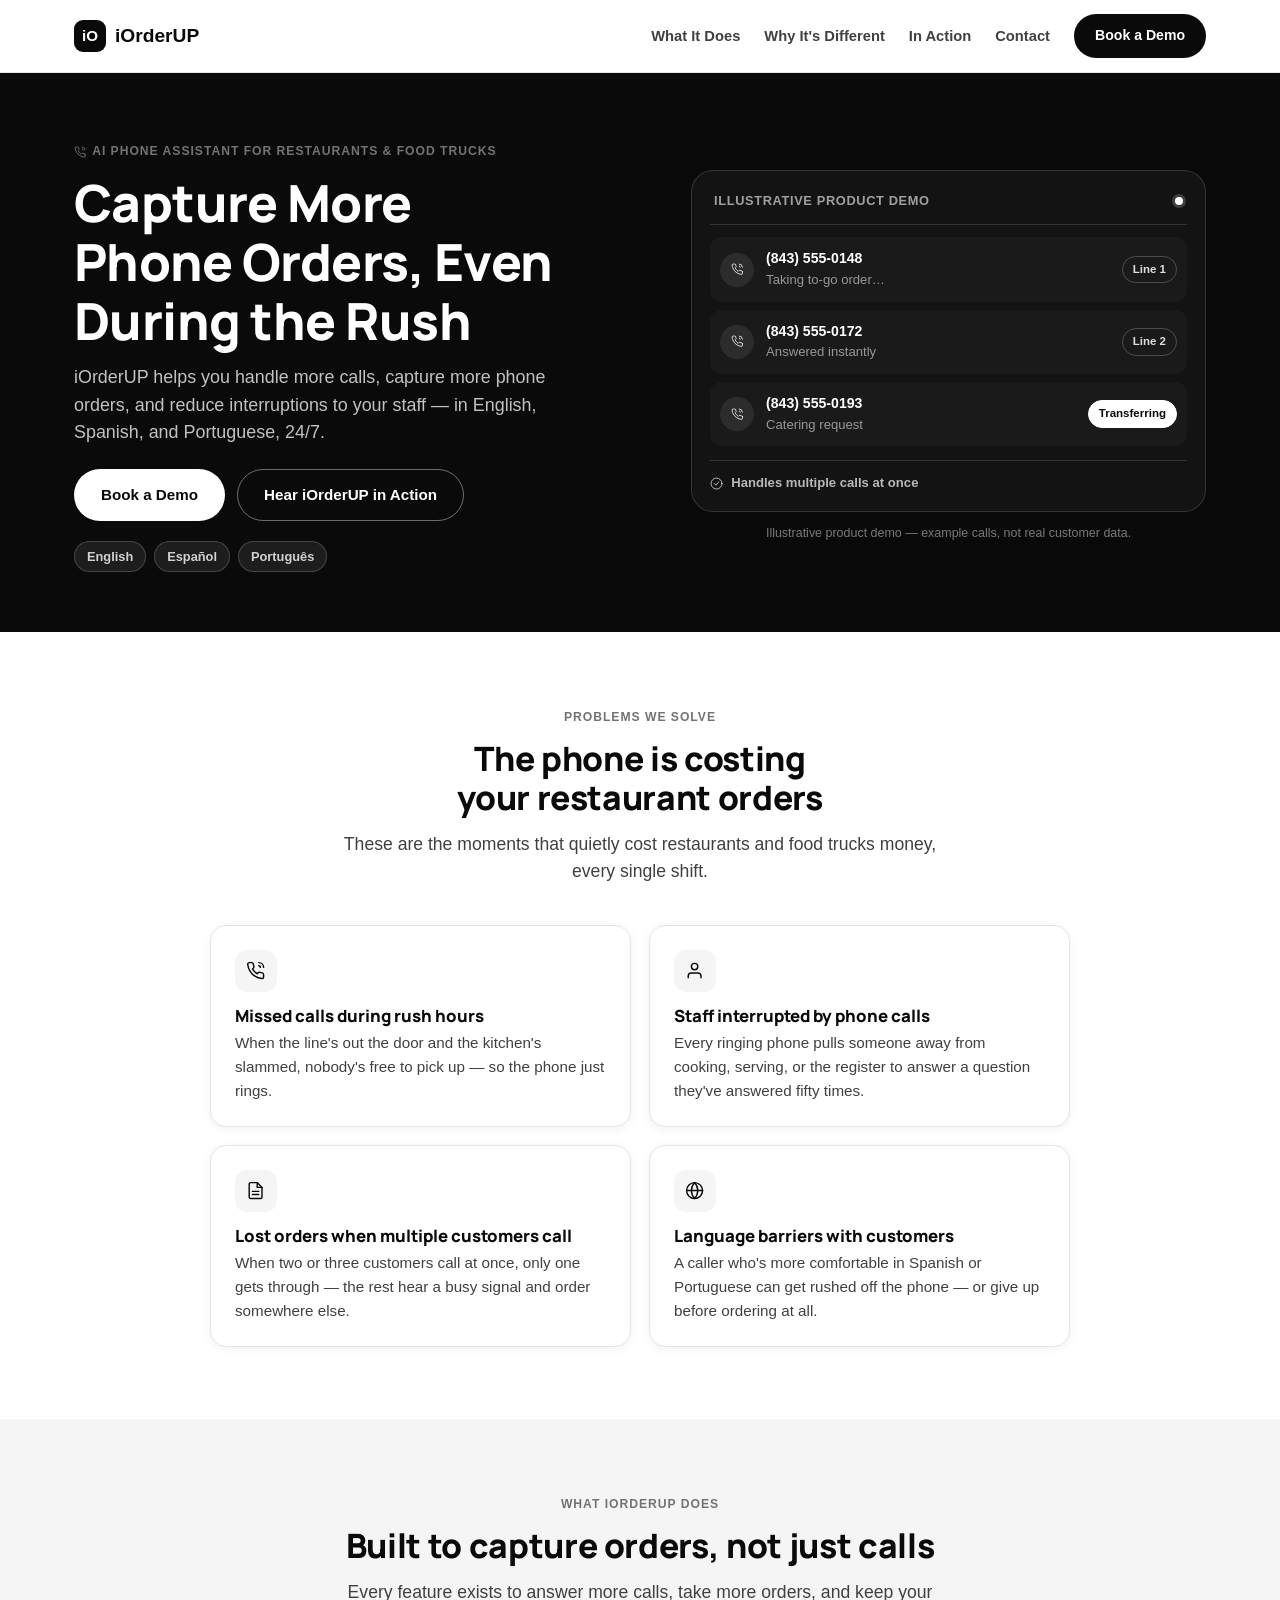
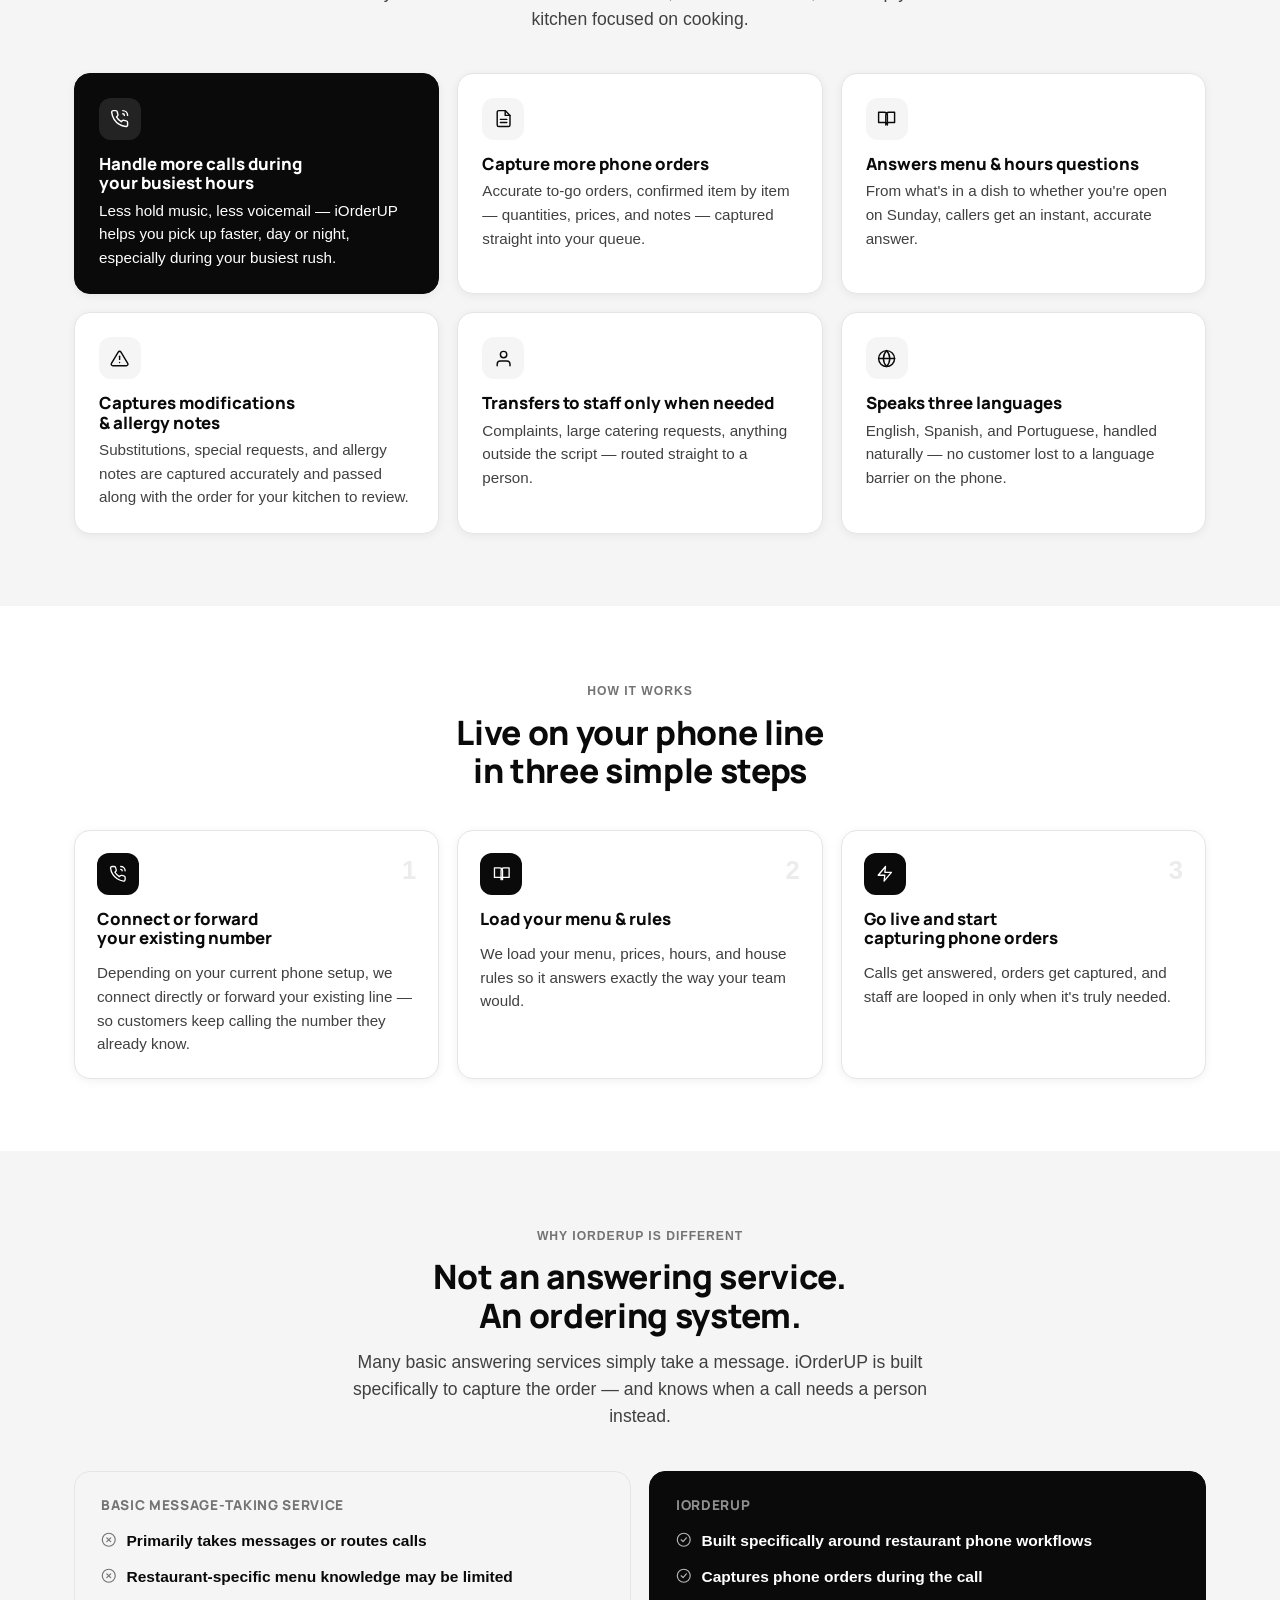
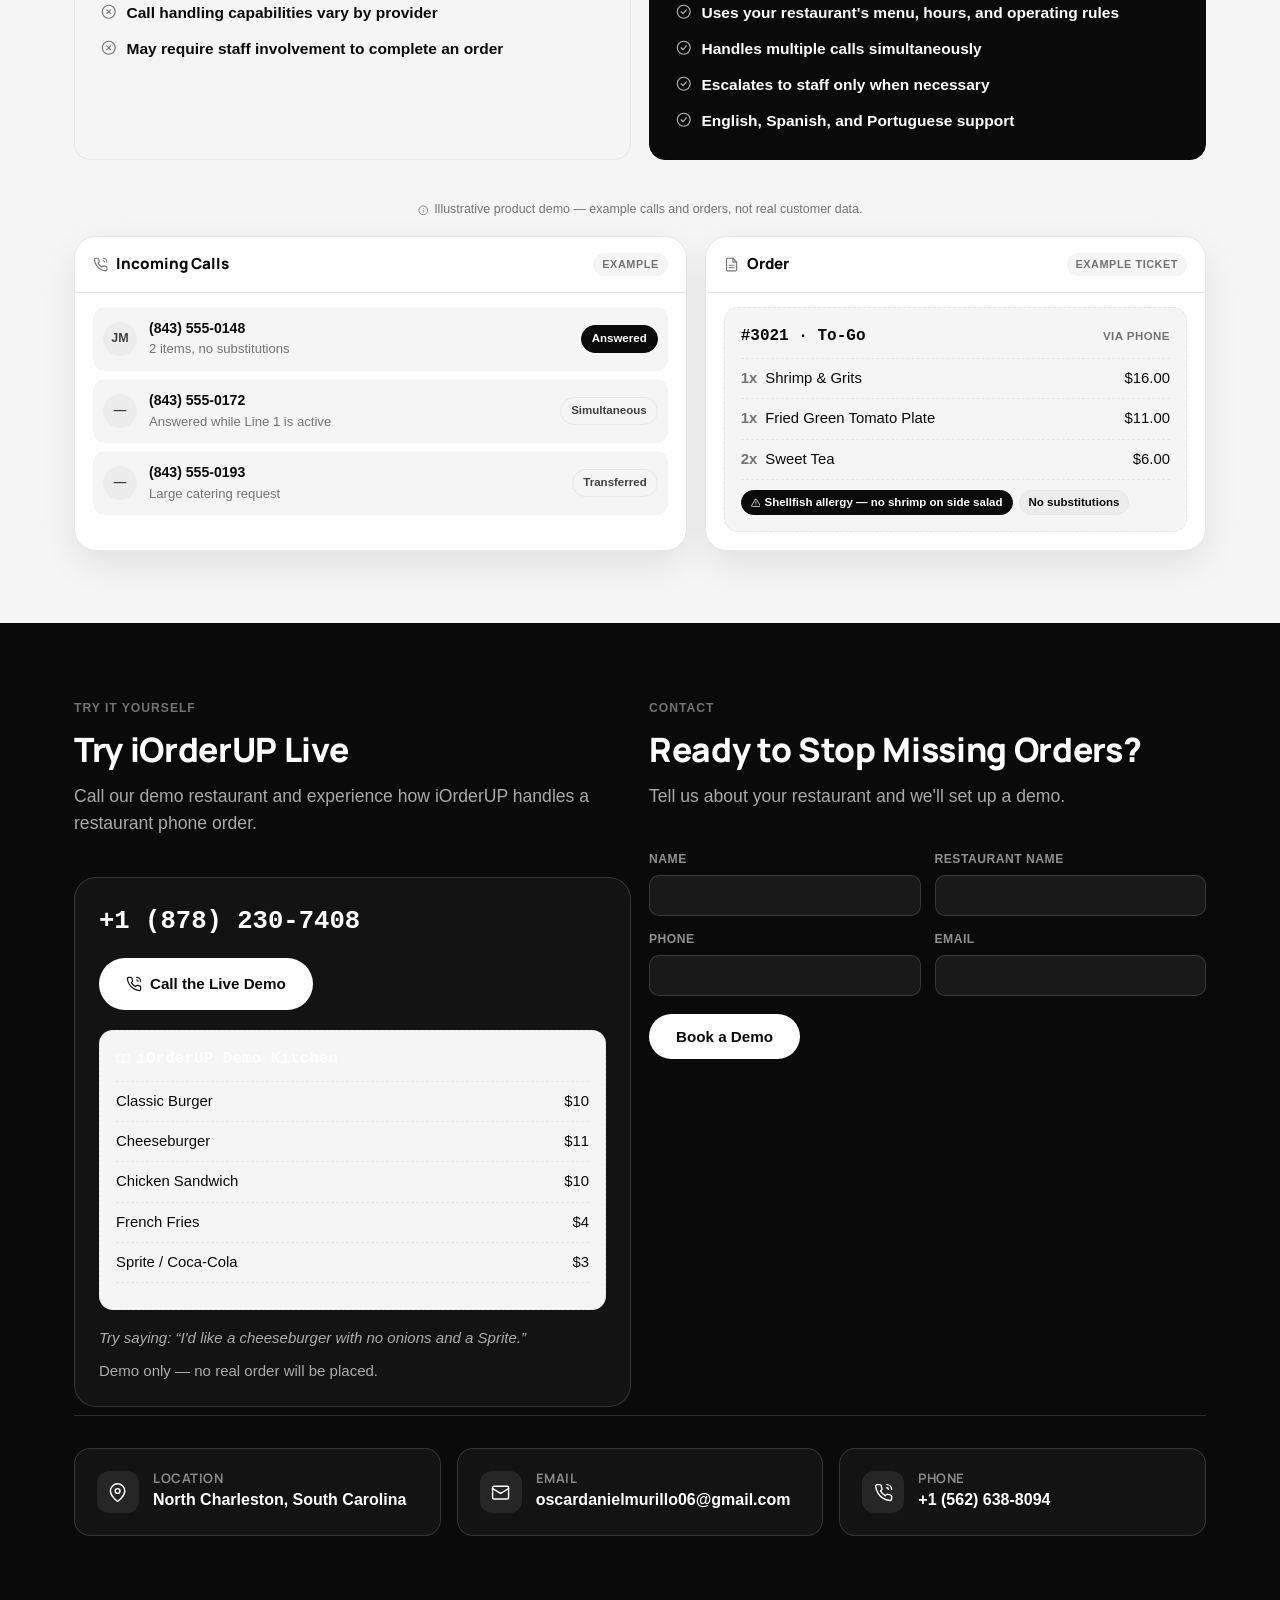
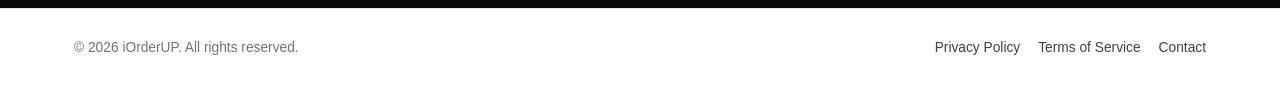
==== commit cf245f4d: "Replace demo recording placeholder with live phone demo experience" ====
--- a/index.html
+++ b/index.html
@@ -5,14 +5,12 @@
   <meta name="viewport" content="width=device-width, initial-scale=1.0" />
   <title>iOrderUP — Capture More Phone Orders, Even During the Rush</title>
   <meta name="description" content="iOrderUP is an AI phone assistant for restaurants and food trucks. It helps you handle more calls, capture more phone orders, answer menu and hours questions, and speak English, Spanish, and Portuguese — transferring to staff only when needed." />
-  <!-- NOTE: og:url and canonical below assume default GitHub Pages hosting for this
-       repo (oscardanielmurillo06-oss/iOrderUP). Update both if a custom domain is used. -->
-  <link rel="canonical" href="https://oscardanielmurillo06-oss.github.io/iOrderUP/" />
+  <link rel="canonical" href="https://getiorderup.com/" />
   <meta property="og:type" content="website" />
   <meta property="og:site_name" content="iOrderUP" />
   <meta property="og:title" content="iOrderUP — Capture More Phone Orders, Even During the Rush" />
   <meta property="og:description" content="AI phone assistant for restaurants and food trucks. Handle more calls, capture more phone orders, and reduce staff interruptions — in English, Spanish, and Portuguese." />
-  <meta property="og:url" content="https://oscardanielmurillo06-oss.github.io/iOrderUP/" />
+  <meta property="og:url" content="https://getiorderup.com/" />
   <meta property="og:locale" content="en_US" />
   <meta name="twitter:card" content="summary" />
   <meta name="twitter:title" content="iOrderUP — Capture More Phone Orders, Even During the Rush" />
@@ -325,75 +323,69 @@
       </div>
     </section>
 
-    <!-- 6. Demo / Hear It In Action -->
-    <section id="demo" class="demo-section">
+    <!-- 6/7. Try iOrderUP Live + Book a Demo -->
+    <section id="demo" class="contact-section">
       <div class="container">
-        <div class="section-head">
-          <span class="eyebrow">See It Yourself</span>
-          <h2 style="text-align:left;">Hear iOrderUP In Action</h2>
-          <p class="lede">Hear how iOrderUP handles a call from start to finish, or call the demo line yourself.</p>
-        </div>
         <div class="demo-grid">
-          <div class="demo-card">
-            <h3><svg class="icon"><use href="#icon-mic"/></svg> Sample Call Recording</h3>
-            <p>Hear how iOrderUP answers a call, takes the order, and knows when to hand off.</p>
-            <div class="player">
-              <div class="play-btn" aria-disabled="true"><svg class="icon" style="width:1.2em;height:1.2em;"><use href="#icon-play"/></svg></div>
-              <div class="waveform" aria-hidden="true">
-                <span style="height:40%"></span><span style="height:70%"></span><span style="height:30%"></span>
-                <span style="height:90%"></span><span style="height:50%"></span><span style="height:65%"></span>
-                <span style="height:35%"></span><span style="height:80%"></span><span style="height:45%"></span>
-                <span style="height:60%"></span><span style="height:30%"></span><span style="height:75%"></span>
-                <span style="height:40%"></span><span style="height:55%"></span><span style="height:25%"></span>
-              </div>
-            </div>
-            <div class="player-meta"><span>0:00</span><span>—:—</span></div>
-            <span class="badge-soon"><svg class="icon" style="width:0.85em;height:0.85em;"><use href="#icon-info"/></svg> Demo call recording — coming soon</span>
-          </div>
-
-          <div class="demo-card">
-            <h3><svg class="icon"><use href="#icon-phone"/></svg> Call the Demo Line</h3>
-            <p>Once live, you'll be able to call this number to hear iOrderUP answer, take an order, and hand off when needed.</p>
-            <a class="demo-number is-disabled" data-demo-phone href="#">Demo line — coming soon</a>
-            <p style="margin-top:16px;">
-              <a href="#contact" class="btn btn-inverse">Book a Demo</a>
-            </p>
-          </div>
-        </div>
-      </div>
-    </section>
-
-    <!-- 7. Contact -->
-    <section id="contact" class="contact-section">
-      <div class="container">
-        <div class="section-head">
-          <span class="eyebrow">Contact</span>
-          <h2>Ready to Stop Missing Orders?</h2>
-          <p class="lede">Tell us about your restaurant and we'll set up a demo.</p>
-        </div>
-
-        <form id="demo-form" class="demo-request-form">
-          <div class="form-grid">
-            <div class="form-row">
-              <label for="f-name">Name</label>
-              <input id="f-name" name="name" type="text" autocomplete="name" required />
-            </div>
-            <div class="form-row">
-              <label for="f-restaurant">Restaurant Name</label>
-              <input id="f-restaurant" name="restaurant" type="text" autocomplete="organization" required />
-            </div>
-            <div class="form-row">
-              <label for="f-phone">Phone</label>
-              <input id="f-phone" name="phone" type="tel" autocomplete="tel" required />
-            </div>
-            <div class="form-row">
-              <label for="f-email">Email</label>
-              <input id="f-email" name="email" type="email" autocomplete="email" required />
-            </div>
-          </div>
-          <button type="submit" class="btn btn-inverse">Book a Demo</button>
-          <p id="demo-form-note" class="form-note" role="status"></p>
-        </form>
+          <div>
+            <div class="section-head">
+              <span class="eyebrow">Try It Yourself</span>
+              <h2>Try iOrderUP Live</h2>
+              <p class="lede">Call our demo restaurant and experience how iOrderUP handles a restaurant phone order.</p>
+            </div>
+            <div class="demo-card live-demo-card">
+              <a class="demo-number" data-demo-phone href="#">+1 (878) 230-7408</a>
+              <a class="btn btn-inverse call-cta" data-config-href="tel:demoPhoneRaw" href="#">
+                <svg class="icon"><use href="#icon-phone"/></svg> Call the Live Demo
+              </a>
+              <div class="ticket demo-menu">
+                <div class="ticket-head">
+                  <span class="num"><svg class="icon" style="width:0.9em;height:0.9em;"><use href="#icon-book"/></svg> iOrderUP Demo Kitchen</span>
+                </div>
+                <ul class="ticket-items">
+                  <li><span>Classic Burger</span><span>$10</span></li>
+                  <li><span>Cheeseburger</span><span>$11</span></li>
+                  <li><span>Chicken Sandwich</span><span>$10</span></li>
+                  <li><span>French Fries</span><span>$4</span></li>
+                  <li><span>Sprite / Coca-Cola</span><span>$3</span></li>
+                </ul>
+              </div>
+              <p class="demo-try-phrase">Try saying: “I'd like a cheeseburger with no onions and a Sprite.”</p>
+              <p class="demo-disclaimer">Demo only — no real order will be placed.</p>
+            </div>
+          </div>
+
+          <div id="contact">
+            <div class="section-head">
+              <span class="eyebrow">Contact</span>
+              <h2>Ready to Stop Missing Orders?</h2>
+              <p class="lede">Tell us about your restaurant and we'll set up a demo.</p>
+            </div>
+
+            <form id="demo-form" class="demo-request-form">
+              <div class="form-grid">
+                <div class="form-row">
+                  <label for="f-name">Name</label>
+                  <input id="f-name" name="name" type="text" autocomplete="name" required />
+                </div>
+                <div class="form-row">
+                  <label for="f-restaurant">Restaurant Name</label>
+                  <input id="f-restaurant" name="restaurant" type="text" autocomplete="organization" required />
+                </div>
+                <div class="form-row">
+                  <label for="f-phone">Phone</label>
+                  <input id="f-phone" name="phone" type="tel" autocomplete="tel" required />
+                </div>
+                <div class="form-row">
+                  <label for="f-email">Email</label>
+                  <input id="f-email" name="email" type="email" autocomplete="email" required />
+                </div>
+              </div>
+              <button type="submit" class="btn btn-inverse">Book a Demo</button>
+              <p id="demo-form-note" class="form-note" role="status"></p>
+            </form>
+          </div>
+        </div>
 
         <div class="contact-divider"></div>
 
--- a/assets/css/style.css
+++ b/assets/css/style.css
@@ -265,9 +265,6 @@
 
 /* Demo section */
 
-.demo-section { background: var(--ink); color: #fff; }
-.demo-section .section-head h2 { color: #fff; }
-.demo-section .section-head .lede { color: rgba(255,255,255,0.65); }
 .demo-grid { display: grid; grid-template-columns: 1fr 1fr; gap: 18px; }
 .demo-card {
   background: rgba(255,255,255,0.04); border: 1px solid var(--border-dark); border-radius: var(--radius-lg);
@@ -277,24 +274,15 @@
 .demo-card h3 .icon { color: rgba(255,255,255,0.7); }
 .demo-card p { color: rgba(255,255,255,0.65); font-size: 0.94rem; }
 
-.player { display: flex; align-items: center; gap: 14px; margin: 16px 0 6px; }
-.play-btn {
-  width: 48px; height: 48px; border-radius: 50%; background: rgba(255,255,255,0.08);
-  border: 1px solid var(--border-dark); color: #fff; display: flex; align-items: center; justify-content: center;
-  flex-shrink: 0; cursor: not-allowed;
-}
-.waveform { display: flex; align-items: center; gap: 3px; flex: 1; height: 32px; }
-.waveform span { width: 3px; border-radius: 2px; background: rgba(255,255,255,0.25); }
-.player-meta { display: flex; justify-content: space-between; font-size: 0.75rem; color: rgba(255,255,255,0.4); font-variant-numeric: tabular-nums; }
-.badge-soon {
-  display: inline-flex; align-items: center; gap: 6px; font-size: 0.72rem; font-weight: 700;
-  color: rgba(255,255,255,0.85); background: rgba(255,255,255,0.08); padding: 4px 10px; border-radius: 999px; margin-top: 12px;
-  border: 1px solid var(--border-dark);
-}
-
-.demo-number { font-family: ui-monospace, "SFMono-Regular", Menlo, monospace; font-size: 1.6rem; font-weight: 800; color: #fff; margin: 14px 0 4px; display: block; }
+.demo-number { font-family: ui-monospace, "SFMono-Regular", Menlo, monospace; font-size: 1.6rem; font-weight: 800; color: #fff; margin: 0 0 16px; display: block; overflow-wrap: anywhere; }
 .demo-number.is-disabled { color: rgba(255,255,255,0.45); cursor: default; }
 .demo-number.is-disabled:hover { text-decoration: none; }
+
+.call-cta { margin-bottom: 20px; }
+.demo-menu { margin: 0 0 16px; }
+.demo-menu .ticket-head .num { display: flex; align-items: center; gap: 6px; }
+.demo-try-phrase { font-style: italic; color: rgba(255,255,255,0.75); font-size: 0.92rem; margin-bottom: 10px; }
+.demo-disclaimer { font-size: 0.78rem; color: rgba(255,255,255,0.45); margin: 0; }
 
 /* How it works */
 
@@ -341,10 +329,12 @@
 .contact-card {
   background: rgba(255,255,255,0.04); border: 1px solid var(--border-dark); border-radius: var(--radius);
   padding: 22px; display: flex; align-items: center; gap: 14px;
+  min-width: 0;
 }
 .contact-card .card-icon { margin: 0; background: rgba(255,255,255,0.08); color: #fff; flex-shrink: 0; }
+.contact-card > div:last-child { min-width: 0; }
 .contact-card h3 { margin-bottom: 2px; font-size: 0.82rem; text-transform: uppercase; letter-spacing: 0.04em; color: rgba(255,255,255,0.5); font-weight: 700; }
-.contact-card p, .contact-card a { color: #fff; margin: 0; font-weight: 700; font-size: 1rem; }
+.contact-card p, .contact-card a { color: #fff; margin: 0; font-weight: 700; font-size: 1rem; overflow-wrap: anywhere; }
 .contact-card a:hover { color: rgba(255,255,255,0.75); }
 
 /* Footer */
@@ -352,7 +342,7 @@
 .site-footer { background: #ffffff; color: var(--muted); padding: 28px 0; font-size: 0.86rem; border-top: 1px solid var(--border); }
 .footer-inner { display: flex; flex-wrap: wrap; gap: 14px; align-items: center; justify-content: space-between; }
 .footer-links { display: flex; gap: 18px; flex-wrap: wrap; }
-.footer-links a { color: var(--ink-soft); }
+.footer-links a { color: var(--ink-soft); overflow-wrap: anywhere; }
 .footer-links a:hover { color: var(--ink); }
 
 /* Legal pages */
@@ -366,6 +356,7 @@
 .legal-content ul { color: var(--ink-soft); padding-left: 22px; }
 .legal-content li { margin-bottom: 7px; }
 .legal-content .updated { color: var(--muted); font-size: 0.88rem; }
+.legal-content a { overflow-wrap: anywhere; }
 
 /* Responsive */
 
@@ -390,6 +381,7 @@
   .card, .step, .compare-card, .demo-card { padding: 18px; }
   .panel-body { padding: 12px 16px 16px; }
   .contact-card { padding: 16px; }
+  .nav { padding: 10px 24px; }
   .nav-toggle { display: block; }
   .nav-links {
     position: absolute; top: 100%; left: 0; right: 0; background: #fff;
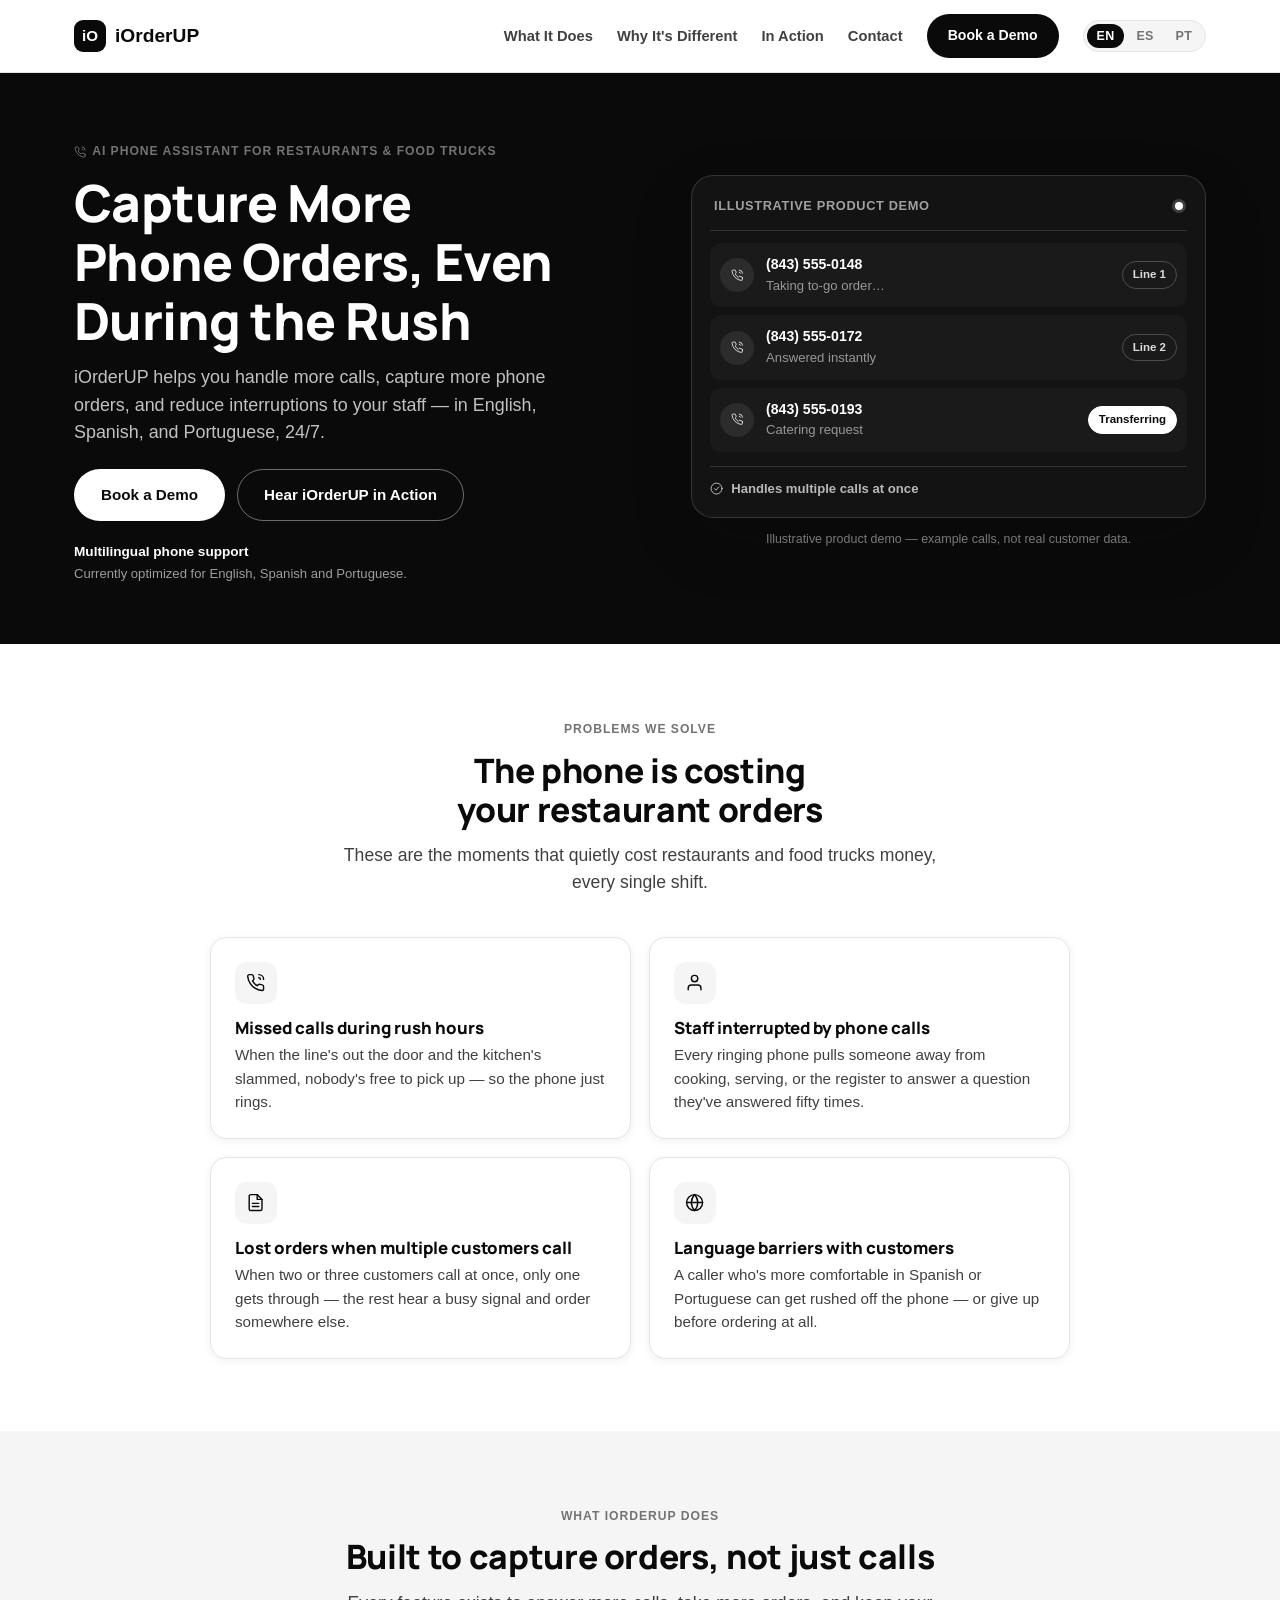
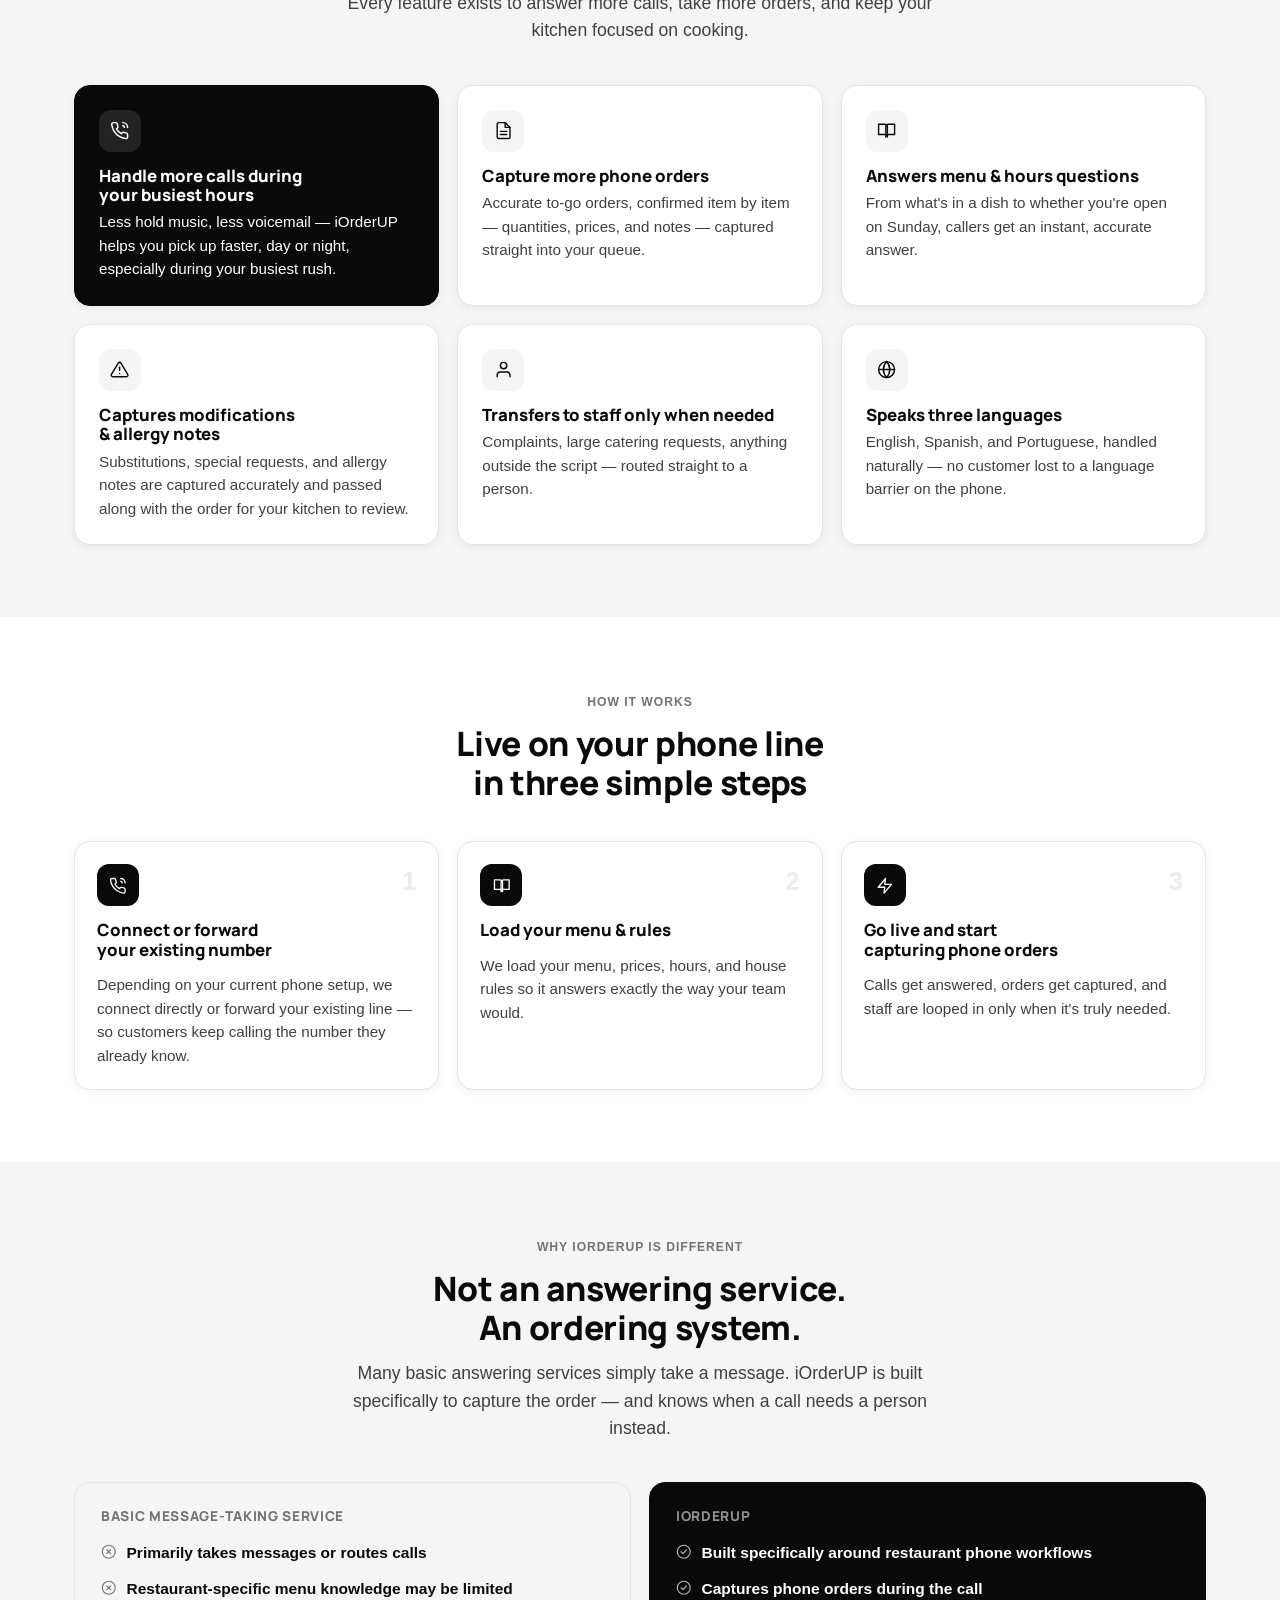
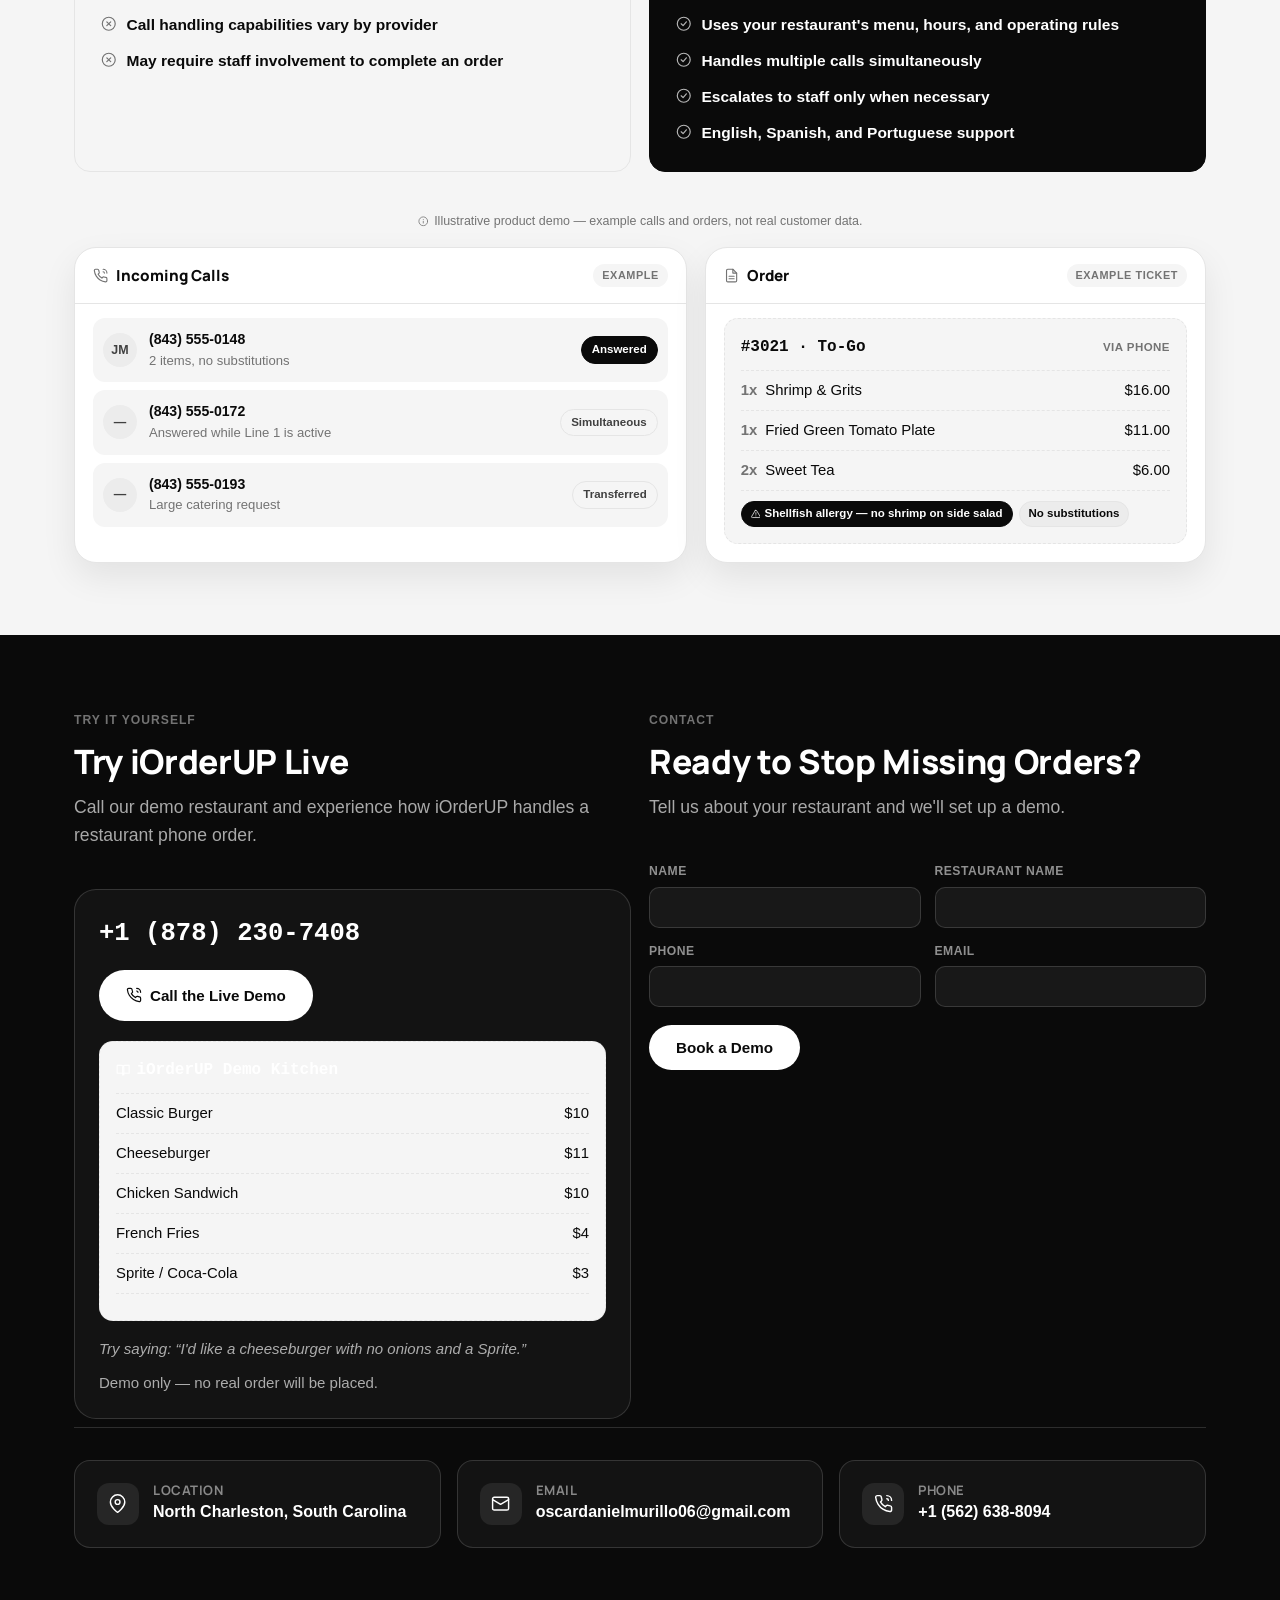
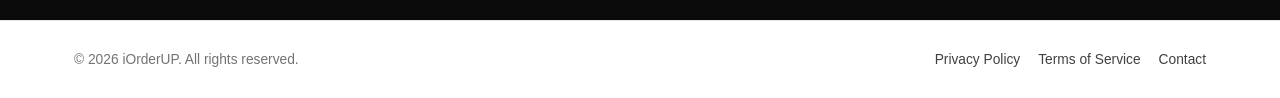
==== commit eb1060d1: "Add EN/ES/PT localization with centralized i18n dictionary and header language selector" ====
--- a/index.html
+++ b/index.html
@@ -22,7 +22,7 @@
   <link rel="stylesheet" href="assets/css/style.css" />
 </head>
 <body>
-  <a class="skip-link" href="#main-content">Skip to content</a>
+  <a class="skip-link" href="#main-content" data-i18n="common.skipToContent">Skip to content</a>
 
   <!-- Icon sprite (shared line icons, currentColor only) -->
   <svg style="display:none" aria-hidden="true">
@@ -50,15 +50,20 @@
         <span class="brand-mark">iO</span>
         <span data-config="businessName">iOrderUP</span>
       </a>
-      <button class="nav-toggle" aria-label="Toggle navigation" aria-expanded="false">
+      <button class="nav-toggle" aria-label="Toggle navigation" data-i18n-aria="common.navToggleAria" aria-expanded="false">
         <span></span><span></span><span></span>
       </button>
       <div class="nav-links">
-        <a href="#what-it-does">What It Does</a>
-        <a href="#why-different">Why It's Different</a>
-        <a href="#demo">In Action</a>
-        <a href="#contact">Contact</a>
-        <a href="#contact" class="btn btn-primary">Book a Demo</a>
+        <a href="#what-it-does" data-i18n="common.nav.whatItDoes">What It Does</a>
+        <a href="#why-different" data-i18n="common.nav.whyDifferent">Why It's Different</a>
+        <a href="#demo" data-i18n="common.nav.inAction">In Action</a>
+        <a href="#contact" data-i18n="common.nav.contact">Contact</a>
+        <a href="#contact" class="btn btn-primary" data-i18n="common.nav.bookDemo">Book a Demo</a>
+        <div class="lang-switch" role="group" aria-label="Language" data-i18n-aria="common.lang.groupAria">
+          <button type="button" class="lang-btn" data-lang="en" aria-pressed="true" aria-label="Switch to English" data-i18n-aria="common.lang.en">EN</button>
+          <button type="button" class="lang-btn" data-lang="es" aria-pressed="false" aria-label="Switch to Spanish" data-i18n-aria="common.lang.es">ES</button>
+          <button type="button" class="lang-btn" data-lang="pt" aria-pressed="false" aria-label="Switch to Portuguese" data-i18n-aria="common.lang.pt">PT</button>
+        </div>
       </div>
     </nav>
   </header>
@@ -69,56 +74,55 @@
     <section class="hero">
       <div class="container hero-grid">
         <div>
-          <span class="eyebrow"><svg class="icon"><use href="#icon-phone"/></svg> AI Phone Assistant for Restaurants &amp; Food Trucks</span>
-          <h1>Capture More Phone Orders, Even During the Rush</h1>
-          <p class="lede">iOrderUP helps you handle more calls, capture more phone orders, and reduce interruptions to your staff — in English, Spanish, and Portuguese, 24/7.</p>
+          <span class="eyebrow"><svg class="icon"><use href="#icon-phone"/></svg> <span data-i18n="home.hero.eyebrow">AI Phone Assistant for Restaurants &amp; Food Trucks</span></span>
+          <h1 data-i18n="home.hero.h1">Capture More Phone Orders, Even During the Rush</h1>
+          <p class="lede" data-i18n="home.hero.lede">iOrderUP helps you handle more calls, capture more phone orders, and reduce interruptions to your staff — in English, Spanish, and Portuguese, 24/7.</p>
           <div class="hero-actions">
-            <a href="#contact" class="btn btn-inverse">Book a Demo</a>
-            <a href="#demo" class="btn btn-outline-inverse">Hear iOrderUP in Action</a>
-          </div>
-          <div class="hero-langs">
-            <span class="pill">English</span>
-            <span class="pill">Español</span>
-            <span class="pill">Português</span>
+            <a href="#contact" class="btn btn-inverse" data-i18n="home.hero.ctaBook">Book a Demo</a>
+            <a href="#demo" class="btn btn-outline-inverse" data-i18n="home.hero.ctaHear">Hear iOrderUP in Action</a>
+          </div>
+          <div class="lang-support">
+            <span class="lang-support-title" data-i18n="home.hero.langTitle">Multilingual phone support</span>
+            <span class="lang-support-copy" data-i18n="home.hero.langCopy">Currently optimized for English, Spanish and Portuguese.</span>
           </div>
         </div>
 
         <div>
         <div class="call-mock">
           <div class="call-mock-head">
-            <span class="call-mock-title">Illustrative Product Demo</span>
+            <span class="call-mock-title" data-i18n="home.hero.mockTitle">Illustrative Product Demo</span>
             <span class="live-dot" aria-hidden="true"></span>
           </div>
           <div class="call-row">
             <div class="call-avatar"><svg class="icon"><use href="#icon-phone"/></svg></div>
             <div class="call-info">
               <div class="call-number">(843) 555-0148</div>
-              <div class="call-note">Taking to-go order…</div>
-            </div>
-            <span class="status-chip">Line 1</span>
+              <div class="call-note" data-i18n="home.hero.mockNote1">Taking to-go order…</div>
+            </div>
+            <span class="status-chip" data-i18n="home.hero.mockStatus1">Line 1</span>
           </div>
           <div class="call-row">
             <div class="call-avatar"><svg class="icon"><use href="#icon-phone"/></svg></div>
             <div class="call-info">
               <div class="call-number">(843) 555-0172</div>
-              <div class="call-note">Answered instantly</div>
-            </div>
-            <span class="status-chip">Line 2</span>
+              <div class="call-note" data-i18n="home.hero.mockNote2">Answered instantly</div>
+            </div>
+            <span class="status-chip" data-i18n="home.hero.mockStatus2">Line 2</span>
           </div>
           <div class="call-row">
             <div class="call-avatar"><svg class="icon"><use href="#icon-phone"/></svg></div>
             <div class="call-info">
               <div class="call-number">(843) 555-0193</div>
-              <div class="call-note">Catering request</div>
-            </div>
-            <span class="status-chip is-solid">Transferring</span>
+              <div class="call-note" data-i18n="home.hero.mockNote3">Catering request</div>
+            </div>
+            <span class="status-chip is-solid" data-i18n="home.hero.mockStatus3">Transferring</span>
           </div>
           <div class="call-mock-foot">
             <svg class="icon"><use href="#icon-check"/></svg>
-            Handles multiple calls at once
-          </div>
-        </div>
-        <p class="mock-caption mock-caption-dark">Illustrative product demo — example calls, not real customer data.</p>
+            <span data-i18n="home.hero.mockFoot">Handles multiple calls at once</span>
+          </div>
+        </div>
+        <p class="mock-caption mock-caption-dark" data-i18n="home.hero.mockCaption">Illustrative product demo — example calls, not real customer data.</p>
         </div>
       </div>
     </section>
@@ -127,30 +131,30 @@
     <section id="problems">
       <div class="container">
         <div class="section-head centered">
-          <span class="eyebrow">Problems We Solve</span>
-          <h2>The phone is costing your restaurant orders</h2>
-          <p class="lede">These are the moments that quietly cost restaurants and food trucks money, every single shift.</p>
+          <span class="eyebrow" data-i18n="home.problems.eyebrow">Problems We Solve</span>
+          <h2 data-i18n="home.problems.h2">The phone is costing your restaurant orders</h2>
+          <p class="lede" data-i18n="home.problems.lede">These are the moments that quietly cost restaurants and food trucks money, every single shift.</p>
         </div>
         <div class="grid grid-2x2">
           <div class="card">
             <div class="card-icon"><svg class="icon"><use href="#icon-phone"/></svg></div>
-            <h3>Missed calls during rush hours</h3>
-            <p>When the line's out the door and the kitchen's slammed, nobody's free to pick up — so the phone just rings.</p>
+            <h3 data-i18n="home.problems.card1.title">Missed calls during rush hours</h3>
+            <p data-i18n="home.problems.card1.body">When the line's out the door and the kitchen's slammed, nobody's free to pick up — so the phone just rings.</p>
           </div>
           <div class="card">
             <div class="card-icon"><svg class="icon"><use href="#icon-user"/></svg></div>
-            <h3>Staff interrupted by phone calls</h3>
-            <p>Every ringing phone pulls someone away from cooking, serving, or the register to answer a question they've answered fifty times.</p>
+            <h3 data-i18n="home.problems.card2.title">Staff interrupted by phone calls</h3>
+            <p data-i18n="home.problems.card2.body">Every ringing phone pulls someone away from cooking, serving, or the register to answer a question they've answered fifty times.</p>
           </div>
           <div class="card">
             <div class="card-icon"><svg class="icon"><use href="#icon-ticket"/></svg></div>
-            <h3>Lost orders when multiple customers call</h3>
-            <p>When two or three customers call at once, only one gets through — the rest hear a busy signal and order somewhere else.</p>
+            <h3 data-i18n="home.problems.card3.title">Lost orders when multiple customers call</h3>
+            <p data-i18n="home.problems.card3.body">When two or three customers call at once, only one gets through — the rest hear a busy signal and order somewhere else.</p>
           </div>
           <div class="card">
             <div class="card-icon"><svg class="icon"><use href="#icon-globe"/></svg></div>
-            <h3>Language barriers with customers</h3>
-            <p>A caller who's more comfortable in Spanish or Portuguese can get rushed off the phone — or give up before ordering at all.</p>
+            <h3 data-i18n="home.problems.card4.title">Language barriers with customers</h3>
+            <p data-i18n="home.problems.card4.body">A caller who's more comfortable in Spanish or Portuguese can get rushed off the phone — or give up before ordering at all.</p>
           </div>
         </div>
       </div>
@@ -160,40 +164,40 @@
     <section id="what-it-does" class="bg-alt">
       <div class="container">
         <div class="section-head centered">
-          <span class="eyebrow">What iOrderUP Does</span>
-          <h2>Built to capture orders, not just calls</h2>
-          <p class="lede">Every feature exists to answer more calls, take more orders, and keep your kitchen focused on cooking.</p>
+          <span class="eyebrow" data-i18n="home.what.eyebrow">What iOrderUP Does</span>
+          <h2 data-i18n="home.what.h2">Built to capture orders, not just calls</h2>
+          <p class="lede" data-i18n="home.what.lede">Every feature exists to answer more calls, take more orders, and keep your kitchen focused on cooking.</p>
         </div>
         <div class="grid">
           <div class="card spotlight">
             <div class="card-icon"><svg class="icon"><use href="#icon-phone"/></svg></div>
-            <h3>Handle more calls during your busiest hours</h3>
-            <p>Less hold music, less voicemail — iOrderUP helps you pick up faster, day or night, especially during your busiest rush.</p>
+            <h3 data-i18n="home.what.card1.title">Handle more calls during your busiest hours</h3>
+            <p data-i18n="home.what.card1.body">Less hold music, less voicemail — iOrderUP helps you pick up faster, day or night, especially during your busiest rush.</p>
           </div>
           <div class="card">
             <div class="card-icon"><svg class="icon"><use href="#icon-ticket"/></svg></div>
-            <h3>Capture more phone orders</h3>
-            <p>Accurate to-go orders, confirmed item by item — quantities, prices, and notes — captured straight into your queue.</p>
+            <h3 data-i18n="home.what.card2.title">Capture more phone orders</h3>
+            <p data-i18n="home.what.card2.body">Accurate to-go orders, confirmed item by item — quantities, prices, and notes — captured straight into your queue.</p>
           </div>
           <div class="card">
             <div class="card-icon"><svg class="icon"><use href="#icon-book"/></svg></div>
-            <h3>Answers menu &amp; hours questions</h3>
-            <p>From what's in a dish to whether you're open on Sunday, callers get an instant, accurate answer.</p>
+            <h3 data-i18n="home.what.card3.title">Answers menu &amp; hours questions</h3>
+            <p data-i18n="home.what.card3.body">From what's in a dish to whether you're open on Sunday, callers get an instant, accurate answer.</p>
           </div>
           <div class="card">
             <div class="card-icon"><svg class="icon"><use href="#icon-alert"/></svg></div>
-            <h3>Captures modifications &amp; allergy notes</h3>
-            <p>Substitutions, special requests, and allergy notes are captured accurately and passed along with the order for your kitchen to review.</p>
+            <h3 data-i18n="home.what.card4.title">Captures modifications &amp; allergy notes</h3>
+            <p data-i18n="home.what.card4.body">Substitutions, special requests, and allergy notes are captured accurately and passed along with the order for your kitchen to review.</p>
           </div>
           <div class="card">
             <div class="card-icon"><svg class="icon"><use href="#icon-user"/></svg></div>
-            <h3>Transfers to staff only when needed</h3>
-            <p>Complaints, large catering requests, anything outside the script — routed straight to a person.</p>
+            <h3 data-i18n="home.what.card5.title">Transfers to staff only when needed</h3>
+            <p data-i18n="home.what.card5.body">Complaints, large catering requests, anything outside the script — routed straight to a person.</p>
           </div>
           <div class="card">
             <div class="card-icon"><svg class="icon"><use href="#icon-globe"/></svg></div>
-            <h3>Speaks three languages</h3>
-            <p>English, Spanish, and Portuguese, handled naturally — no customer lost to a language barrier on the phone.</p>
+            <h3 data-i18n="home.what.card6.title">Speaks three languages</h3>
+            <p data-i18n="home.what.card6.body">English, Spanish, and Portuguese, handled naturally — no customer lost to a language barrier on the phone.</p>
           </div>
         </div>
       </div>
@@ -203,27 +207,27 @@
     <section id="how-it-works">
       <div class="container">
         <div class="section-head centered">
-          <span class="eyebrow">How It Works</span>
-          <h2>Live on your phone line in three simple steps</h2>
+          <span class="eyebrow" data-i18n="home.how.eyebrow">How It Works</span>
+          <h2 data-i18n="home.how.h2">Live on your phone line in three simple steps</h2>
         </div>
         <div class="steps">
           <div class="step">
             <span class="step-index">1</span>
             <div class="step-icon"><svg class="icon"><use href="#icon-phone"/></svg></div>
-            <h3>Connect or forward your existing number</h3>
-            <p>Depending on your current phone setup, we connect directly or forward your existing line — so customers keep calling the number they already know.</p>
+            <h3 data-i18n="home.how.step1.title">Connect or forward your existing number</h3>
+            <p data-i18n="home.how.step1.body">Depending on your current phone setup, we connect directly or forward your existing line — so customers keep calling the number they already know.</p>
           </div>
           <div class="step">
             <span class="step-index">2</span>
             <div class="step-icon"><svg class="icon"><use href="#icon-book"/></svg></div>
-            <h3>Load your menu &amp; rules</h3>
-            <p>We load your menu, prices, hours, and house rules so it answers exactly the way your team would.</p>
+            <h3 data-i18n="home.how.step2.title">Load your menu &amp; rules</h3>
+            <p data-i18n="home.how.step2.body">We load your menu, prices, hours, and house rules so it answers exactly the way your team would.</p>
           </div>
           <div class="step">
             <span class="step-index">3</span>
             <div class="step-icon"><svg class="icon"><use href="#icon-bolt"/></svg></div>
-            <h3>Go live and start capturing phone orders</h3>
-            <p>Calls get answered, orders get captured, and staff are looped in only when it's truly needed.</p>
+            <h3 data-i18n="home.how.step3.title">Go live and start capturing phone orders</h3>
+            <p data-i18n="home.how.step3.body">Calls get answered, orders get captured, and staff are looped in only when it's truly needed.</p>
           </div>
         </div>
       </div>
@@ -233,88 +237,88 @@
     <section id="why-different" class="bg-alt">
       <div class="container">
         <div class="section-head centered">
-          <span class="eyebrow">Why iOrderUP Is Different</span>
-          <h2>Not an answering service. An ordering system.</h2>
-          <p class="lede">Many basic answering services simply take a message. iOrderUP is built specifically to capture the order — and knows when a call needs a person instead.</p>
+          <span class="eyebrow" data-i18n="home.why.eyebrow">Why iOrderUP Is Different</span>
+          <h2 data-i18n="home.why.h2">Not an answering service. An ordering system.</h2>
+          <p class="lede" data-i18n="home.why.lede">Many basic answering services simply take a message. iOrderUP is built specifically to capture the order — and knows when a call needs a person instead.</p>
         </div>
 
         <div class="diff-grid">
           <div class="compare-card is-them">
-            <h3>Basic Message-Taking Service</h3>
+            <h3 data-i18n="home.why.them.title">Basic Message-Taking Service</h3>
             <ul class="compare-list">
-              <li><svg class="icon"><use href="#icon-x"/></svg> Primarily takes messages or routes calls</li>
-              <li><svg class="icon"><use href="#icon-x"/></svg> Restaurant-specific menu knowledge may be limited</li>
-              <li><svg class="icon"><use href="#icon-x"/></svg> Call handling capabilities vary by provider</li>
-              <li><svg class="icon"><use href="#icon-x"/></svg> May require staff involvement to complete an order</li>
+              <li><svg class="icon"><use href="#icon-x"/></svg> <span data-i18n="home.why.them.li1">Primarily takes messages or routes calls</span></li>
+              <li><svg class="icon"><use href="#icon-x"/></svg> <span data-i18n="home.why.them.li2">Restaurant-specific menu knowledge may be limited</span></li>
+              <li><svg class="icon"><use href="#icon-x"/></svg> <span data-i18n="home.why.them.li3">Call handling capabilities vary by provider</span></li>
+              <li><svg class="icon"><use href="#icon-x"/></svg> <span data-i18n="home.why.them.li4">May require staff involvement to complete an order</span></li>
             </ul>
           </div>
           <div class="compare-card is-us">
-            <h3>iOrderUP</h3>
+            <h3 data-i18n="home.why.us.title">iOrderUP</h3>
             <ul class="compare-list">
-              <li><svg class="icon"><use href="#icon-check"/></svg> Built specifically around restaurant phone workflows</li>
-              <li><svg class="icon"><use href="#icon-check"/></svg> Captures phone orders during the call</li>
-              <li><svg class="icon"><use href="#icon-check"/></svg> Uses your restaurant's menu, hours, and operating rules</li>
-              <li><svg class="icon"><use href="#icon-check"/></svg> Handles multiple calls simultaneously</li>
-              <li><svg class="icon"><use href="#icon-check"/></svg> Escalates to staff only when necessary</li>
-              <li><svg class="icon"><use href="#icon-check"/></svg> English, Spanish, and Portuguese support</li>
+              <li><svg class="icon"><use href="#icon-check"/></svg> <span data-i18n="home.why.us.li1">Built specifically around restaurant phone workflows</span></li>
+              <li><svg class="icon"><use href="#icon-check"/></svg> <span data-i18n="home.why.us.li2">Captures phone orders during the call</span></li>
+              <li><svg class="icon"><use href="#icon-check"/></svg> <span data-i18n="home.why.us.li3">Uses your restaurant's menu, hours, and operating rules</span></li>
+              <li><svg class="icon"><use href="#icon-check"/></svg> <span data-i18n="home.why.us.li4">Handles multiple calls simultaneously</span></li>
+              <li><svg class="icon"><use href="#icon-check"/></svg> <span data-i18n="home.why.us.li5">Escalates to staff only when necessary</span></li>
+              <li><svg class="icon"><use href="#icon-check"/></svg> <span data-i18n="home.why.us.li6">English, Spanish, and Portuguese support</span></li>
             </ul>
           </div>
         </div>
 
-        <p class="mock-caption"><svg class="icon" style="width:0.85em;height:0.85em;"><use href="#icon-info"/></svg> Illustrative product demo — example calls and orders, not real customer data.</p>
+        <p class="mock-caption"><svg class="icon" style="width:0.85em;height:0.85em;"><use href="#icon-info"/></svg> <span data-i18n="home.why.caption">Illustrative product demo — example calls and orders, not real customer data.</span></p>
         <div class="product-panels">
           <div class="panel">
             <div class="panel-head">
-              <h3><svg class="icon"><use href="#icon-phone"/></svg> Incoming Calls</h3>
-              <span class="panel-tag">Example</span>
+              <h3><svg class="icon"><use href="#icon-phone"/></svg> <span data-i18n="home.why.panelCalls.title">Incoming Calls</span></h3>
+              <span class="panel-tag" data-i18n="home.why.panelCalls.tag">Example</span>
             </div>
             <div class="panel-body calls-list">
               <div class="call-row">
                 <div class="call-avatar">JM</div>
                 <div class="call-info">
                   <div class="call-number">(843) 555-0148</div>
-                  <div class="call-note">2 items, no substitutions</div>
-                </div>
-                <span class="status-chip is-solid">Answered</span>
+                  <div class="call-note" data-i18n="home.why.panelCalls.row1Note">2 items, no substitutions</div>
+                </div>
+                <span class="status-chip is-solid" data-i18n="home.why.panelCalls.row1Status">Answered</span>
               </div>
               <div class="call-row">
                 <div class="call-avatar">—</div>
                 <div class="call-info">
                   <div class="call-number">(843) 555-0172</div>
-                  <div class="call-note">Answered while Line 1 is active</div>
-                </div>
-                <span class="status-chip">Simultaneous</span>
+                  <div class="call-note" data-i18n="home.why.panelCalls.row2Note">Answered while Line 1 is active</div>
+                </div>
+                <span class="status-chip" data-i18n="home.why.panelCalls.row2Status">Simultaneous</span>
               </div>
               <div class="call-row">
                 <div class="call-avatar">—</div>
                 <div class="call-info">
                   <div class="call-number">(843) 555-0193</div>
-                  <div class="call-note">Large catering request</div>
-                </div>
-                <span class="status-chip">Transferred</span>
+                  <div class="call-note" data-i18n="home.why.panelCalls.row3Note">Large catering request</div>
+                </div>
+                <span class="status-chip" data-i18n="home.why.panelCalls.row3Status">Transferred</span>
               </div>
             </div>
           </div>
 
           <div class="panel">
             <div class="panel-head">
-              <h3><svg class="icon"><use href="#icon-ticket"/></svg> Order</h3>
-              <span class="panel-tag">Example ticket</span>
+              <h3><svg class="icon"><use href="#icon-ticket"/></svg> <span data-i18n="home.why.panelOrder.title">Order</span></h3>
+              <span class="panel-tag" data-i18n="home.why.panelOrder.tag">Example ticket</span>
             </div>
             <div class="panel-body">
               <div class="ticket">
                 <div class="ticket-head">
-                  <span class="num">#3021 · To-Go</span>
-                  <span class="via">Via Phone</span>
+                  <span class="num">#3021 · <span data-i18n="home.why.panelOrder.toGo">To-Go</span></span>
+                  <span class="via" data-i18n="home.why.panelOrder.via">Via Phone</span>
                 </div>
                 <ul class="ticket-items">
-                  <li><span><span class="qty">1x</span>Shrimp &amp; Grits</span><span>$16.00</span></li>
-                  <li><span><span class="qty">1x</span>Fried Green Tomato Plate</span><span>$11.00</span></li>
-                  <li><span><span class="qty">2x</span>Sweet Tea</span><span>$6.00</span></li>
+                  <li><span><span class="qty">1x</span><span data-i18n="home.why.panelOrder.item1">Shrimp &amp; Grits</span></span><span>$16.00</span></li>
+                  <li><span><span class="qty">1x</span><span data-i18n="home.why.panelOrder.item2">Fried Green Tomato Plate</span></span><span>$11.00</span></li>
+                  <li><span><span class="qty">2x</span><span data-i18n="home.why.panelOrder.item3">Sweet Tea</span></span><span>$6.00</span></li>
                 </ul>
                 <div class="ticket-tags">
-                  <span class="tag-allergy"><svg class="icon" style="width:0.85em;height:0.85em;"><use href="#icon-alert"/></svg> Shellfish allergy — no shrimp on side salad</span>
-                  <span class="tag-note">No substitutions</span>
+                  <span class="tag-allergy"><svg class="icon" style="width:0.85em;height:0.85em;"><use href="#icon-alert"/></svg> <span data-i18n="home.why.panelOrder.allergy">Shellfish allergy — no shrimp on side salad</span></span>
+                  <span class="tag-note" data-i18n="home.why.panelOrder.note">No substitutions</span>
                 </div>
               </div>
             </div>
@@ -329,59 +333,59 @@
         <div class="demo-grid">
           <div>
             <div class="section-head">
-              <span class="eyebrow">Try It Yourself</span>
-              <h2>Try iOrderUP Live</h2>
-              <p class="lede">Call our demo restaurant and experience how iOrderUP handles a restaurant phone order.</p>
+              <span class="eyebrow" data-i18n="home.live.eyebrow">Try It Yourself</span>
+              <h2 data-i18n="home.live.h2">Try iOrderUP Live</h2>
+              <p class="lede" data-i18n="home.live.lede">Call our demo restaurant and experience how iOrderUP handles a restaurant phone order.</p>
             </div>
             <div class="demo-card live-demo-card">
               <a class="demo-number" data-demo-phone href="#">+1 (878) 230-7408</a>
               <a class="btn btn-inverse call-cta" data-config-href="tel:demoPhoneRaw" href="#">
-                <svg class="icon"><use href="#icon-phone"/></svg> Call the Live Demo
+                <svg class="icon"><use href="#icon-phone"/></svg> <span data-i18n="home.live.cta">Call the Live Demo</span>
               </a>
               <div class="ticket demo-menu">
                 <div class="ticket-head">
-                  <span class="num"><svg class="icon" style="width:0.9em;height:0.9em;"><use href="#icon-book"/></svg> iOrderUP Demo Kitchen</span>
+                  <span class="num"><svg class="icon" style="width:0.9em;height:0.9em;"><use href="#icon-book"/></svg> <span data-i18n="home.live.menuTitle">iOrderUP Demo Kitchen</span></span>
                 </div>
                 <ul class="ticket-items">
-                  <li><span>Classic Burger</span><span>$10</span></li>
-                  <li><span>Cheeseburger</span><span>$11</span></li>
-                  <li><span>Chicken Sandwich</span><span>$10</span></li>
-                  <li><span>French Fries</span><span>$4</span></li>
-                  <li><span>Sprite / Coca-Cola</span><span>$3</span></li>
+                  <li><span data-i18n="home.live.item1">Classic Burger</span><span>$10</span></li>
+                  <li><span data-i18n="home.live.item2">Cheeseburger</span><span>$11</span></li>
+                  <li><span data-i18n="home.live.item3">Chicken Sandwich</span><span>$10</span></li>
+                  <li><span data-i18n="home.live.item4">French Fries</span><span>$4</span></li>
+                  <li><span data-i18n="home.live.item5">Sprite / Coca-Cola</span><span>$3</span></li>
                 </ul>
               </div>
-              <p class="demo-try-phrase">Try saying: “I'd like a cheeseburger with no onions and a Sprite.”</p>
-              <p class="demo-disclaimer">Demo only — no real order will be placed.</p>
+              <p class="demo-try-phrase" data-i18n="home.live.tryPhrase">Try saying: “I'd like a cheeseburger with no onions and a Sprite.”</p>
+              <p class="demo-disclaimer" data-i18n="home.live.disclaimer">Demo only — no real order will be placed.</p>
             </div>
           </div>
 
           <div id="contact">
             <div class="section-head">
-              <span class="eyebrow">Contact</span>
-              <h2>Ready to Stop Missing Orders?</h2>
-              <p class="lede">Tell us about your restaurant and we'll set up a demo.</p>
+              <span class="eyebrow" data-i18n="home.contact.eyebrow">Contact</span>
+              <h2 data-i18n="home.contact.h2">Ready to Stop Missing Orders?</h2>
+              <p class="lede" data-i18n="home.contact.lede">Tell us about your restaurant and we'll set up a demo.</p>
             </div>
 
             <form id="demo-form" class="demo-request-form">
               <div class="form-grid">
                 <div class="form-row">
-                  <label for="f-name">Name</label>
+                  <label for="f-name" data-i18n="home.contact.nameLabel">Name</label>
                   <input id="f-name" name="name" type="text" autocomplete="name" required />
                 </div>
                 <div class="form-row">
-                  <label for="f-restaurant">Restaurant Name</label>
+                  <label for="f-restaurant" data-i18n="home.contact.restaurantLabel">Restaurant Name</label>
                   <input id="f-restaurant" name="restaurant" type="text" autocomplete="organization" required />
                 </div>
                 <div class="form-row">
-                  <label for="f-phone">Phone</label>
+                  <label for="f-phone" data-i18n="home.contact.phoneLabel">Phone</label>
                   <input id="f-phone" name="phone" type="tel" autocomplete="tel" required />
                 </div>
                 <div class="form-row">
-                  <label for="f-email">Email</label>
+                  <label for="f-email" data-i18n="home.contact.emailLabel">Email</label>
                   <input id="f-email" name="email" type="email" autocomplete="email" required />
                 </div>
               </div>
-              <button type="submit" class="btn btn-inverse">Book a Demo</button>
+              <button type="submit" class="btn btn-inverse" data-i18n="home.contact.submit">Book a Demo</button>
               <p id="demo-form-note" class="form-note" role="status"></p>
             </form>
           </div>
@@ -393,21 +397,21 @@
           <div class="contact-card">
             <div class="card-icon"><svg class="icon"><use href="#icon-pin"/></svg></div>
             <div>
-              <h3>Location</h3>
+              <h3 data-i18n="home.contact.gridLocation">Location</h3>
               <p data-config="location">North Charleston, South Carolina</p>
             </div>
           </div>
           <div class="contact-card">
             <div class="card-icon"><svg class="icon"><use href="#icon-mail"/></svg></div>
             <div>
-              <h3>Email</h3>
+              <h3 data-i18n="home.contact.gridEmail">Email</h3>
               <p><a data-config="contactEmail" data-config-href="mailto:contactEmail" href="#">oscardanielmurillo06@gmail.com</a></p>
             </div>
           </div>
           <div class="contact-card">
             <div class="card-icon"><svg class="icon"><use href="#icon-phone"/></svg></div>
             <div>
-              <h3>Phone</h3>
+              <h3 data-i18n="home.contact.gridPhone">Phone</h3>
               <p><a data-config="contactPhoneDisplay" data-config-href="tel:contactPhoneRaw" href="#">+1 (562) 638-8094</a></p>
             </div>
           </div>
@@ -420,16 +424,17 @@
   <!-- 8/9. Footer — links to Privacy Policy and Terms of Service -->
   <footer class="site-footer">
     <div class="container footer-inner">
-      <div>© <span data-config="currentYear">2026</span> <span data-config="legalBusinessName">iOrderUP</span>. All rights reserved.</div>
+      <div>© <span data-config="currentYear">2026</span> <span data-config="legalBusinessName">iOrderUP</span><span data-i18n="common.footer.rights">. All rights reserved.</span></div>
       <div class="footer-links">
-        <a href="privacy.html">Privacy Policy</a>
-        <a href="terms.html">Terms of Service</a>
-        <a href="mailto:oscardanielmurillo06@gmail.com" data-config-href="mailto:contactEmail">Contact</a>
+        <a href="privacy.html" data-i18n="common.footer.privacy">Privacy Policy</a>
+        <a href="terms.html" data-i18n="common.footer.terms">Terms of Service</a>
+        <a href="mailto:oscardanielmurillo06@gmail.com" data-config-href="mailto:contactEmail" data-i18n="common.footer.contactLink">Contact</a>
       </div>
     </div>
   </footer>
 
   <script src="assets/js/config.js"></script>
+  <script src="assets/js/i18n.js"></script>
   <script src="assets/js/main.js"></script>
 </body>
 </html>
--- a/assets/css/style.css
+++ b/assets/css/style.css
@@ -124,6 +124,19 @@
 .nav-toggle { display: none; background: none; border: none; cursor: pointer; padding: 8px; }
 .nav-toggle span { display: block; width: 22px; height: 2px; background: var(--ink); margin: 5px 0; border-radius: 2px; }
 
+/* Language selector */
+
+.lang-switch { display: inline-flex; align-items: center; gap: 2px; padding: 3px; border-radius: 999px; background: var(--surface-alt); border: 1px solid var(--border); }
+.lang-btn {
+  appearance: none; border: none; background: transparent; cursor: pointer;
+  padding: 5px 10px; border-radius: 999px; font-family: inherit;
+  font-size: 0.78rem; font-weight: 700; letter-spacing: 0.02em; color: var(--muted);
+  transition: background 0.15s ease, color 0.15s ease;
+}
+.lang-btn:hover { color: var(--ink); }
+.lang-btn:focus-visible { outline: 2px solid var(--ink); outline-offset: 2px; }
+.lang-btn.is-active { background: var(--ink); color: #fff; }
+
 /* Hero */
 
 .hero { background: var(--ink); color: #fff; padding: 68px 0 60px; }
@@ -131,13 +144,9 @@
 .hero h1 { color: #fff; }
 .hero .lede { color: rgba(255, 255, 255, 0.75); font-size: 1.12rem; max-width: 500px; }
 .hero-actions { display: flex; gap: 12px; flex-wrap: wrap; margin: 22px 0 20px; }
-.hero-langs { display: inline-flex; gap: 8px; flex-wrap: wrap; }
-.pill {
-  display: inline-flex; align-items: center; gap: 6px;
-  padding: 5px 12px; border-radius: 999px;
-  background: rgba(255, 255, 255, 0.08); border: 1px solid rgba(255, 255, 255, 0.18);
-  font-size: 0.8rem; color: rgba(255, 255, 255, 0.8); font-weight: 600;
-}
+.lang-support { display: flex; flex-direction: column; gap: 2px; }
+.lang-support-title { font-size: 0.85rem; font-weight: 800; color: #fff; }
+.lang-support-copy { font-size: 0.82rem; color: rgba(255, 255, 255, 0.6); }
 
 /* Hero call-queue mockup */
 
@@ -266,9 +275,10 @@
 /* Demo section */
 
 .demo-grid { display: grid; grid-template-columns: 1fr 1fr; gap: 18px; }
+.demo-grid > div { min-width: 0; }
 .demo-card {
   background: rgba(255,255,255,0.04); border: 1px solid var(--border-dark); border-radius: var(--radius-lg);
-  padding: 24px;
+  padding: 24px; min-width: 0;
 }
 .demo-card h3 { color: #fff; display: flex; align-items: center; gap: 8px; }
 .demo-card h3 .icon { color: rgba(255,255,255,0.7); }
@@ -278,7 +288,7 @@
 .demo-number.is-disabled { color: rgba(255,255,255,0.45); cursor: default; }
 .demo-number.is-disabled:hover { text-decoration: none; }
 
-.call-cta { margin-bottom: 20px; }
+.call-cta { margin-bottom: 20px; white-space: normal; text-align: center; }
 .demo-menu { margin: 0 0 16px; }
 .demo-menu .ticket-head .num { display: flex; align-items: center; gap: 6px; }
 .demo-try-phrase { font-style: italic; color: rgba(255,255,255,0.75); font-size: 0.92rem; margin-bottom: 10px; }
